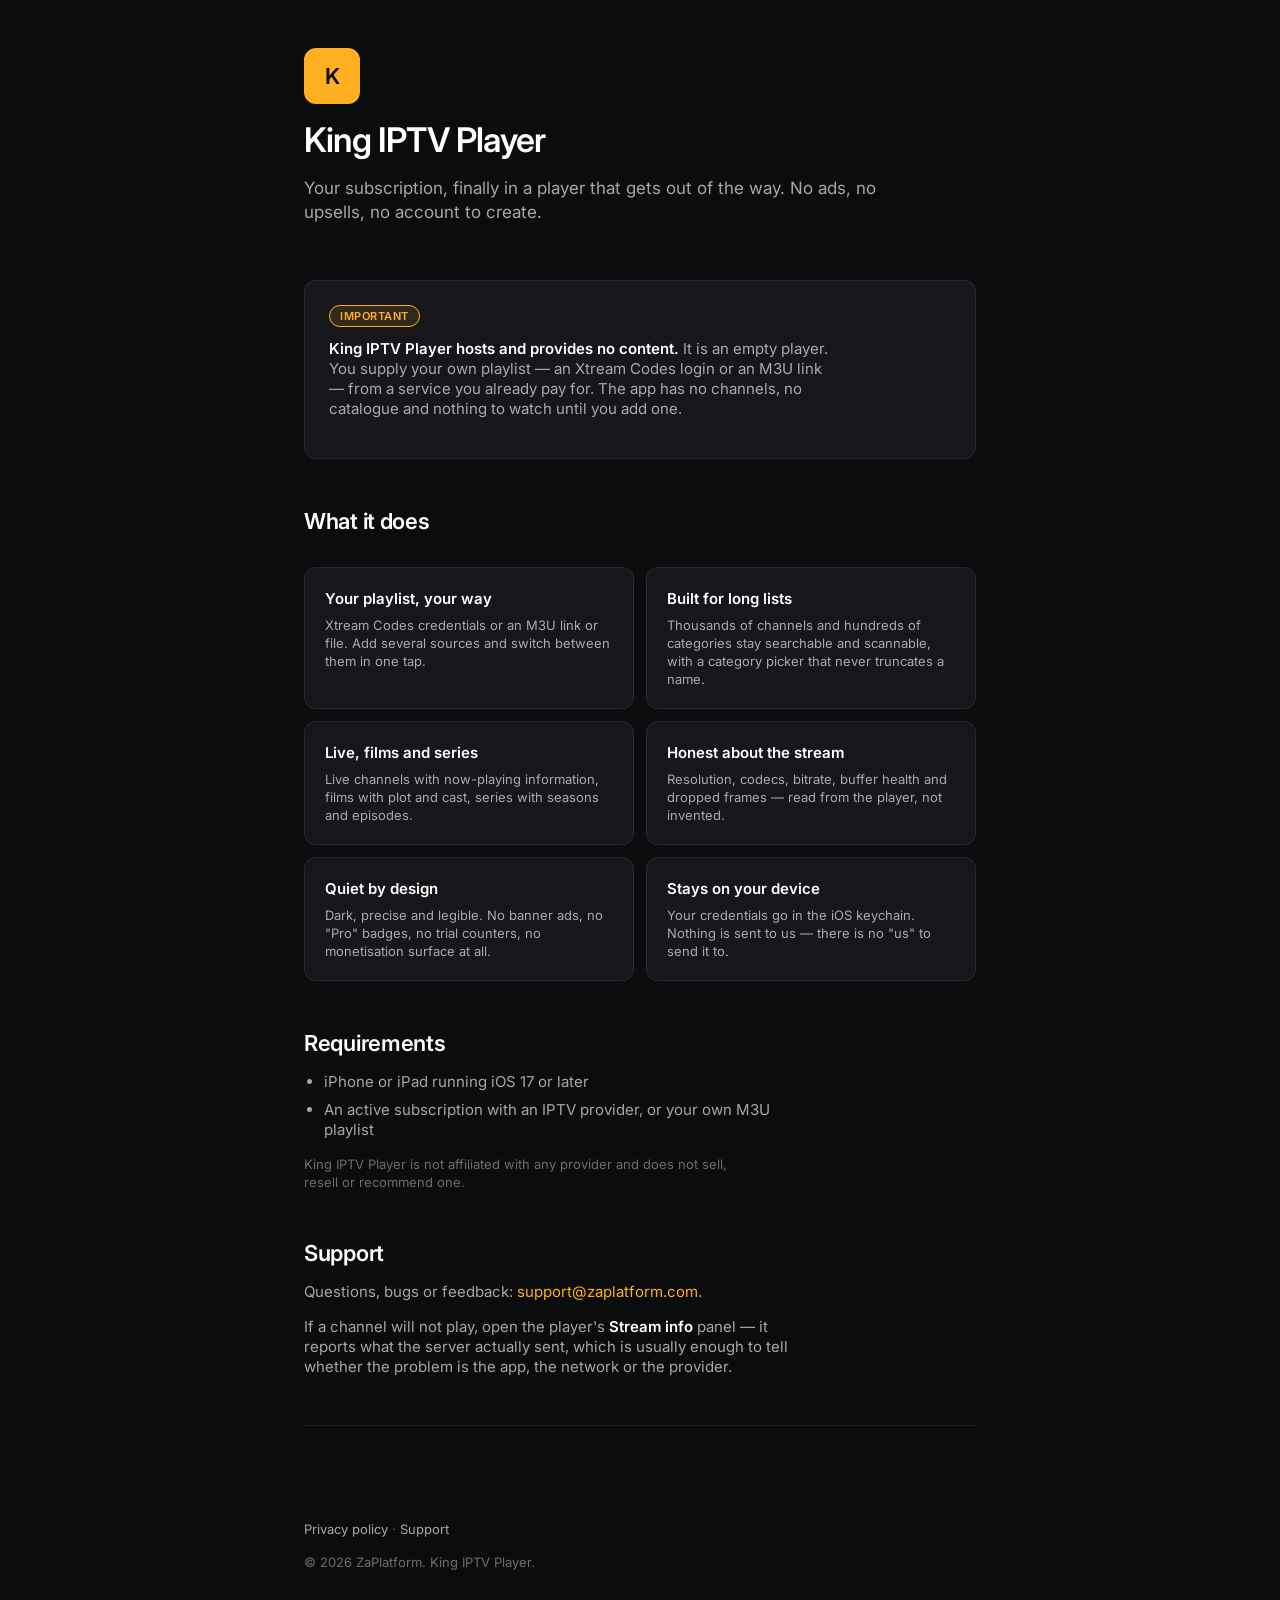
==== index.html @ c921037e "King IPTV Player site: landing page and privacy policy Static site for kingiptv.zaplatform.com, styl" ====
<!doctype html>
<html lang="en">
<head>
<meta charset="utf-8">
<meta name="viewport" content="width=device-width, initial-scale=1">
<title>King IPTV Player</title>
<meta name="description" content="A calm, ad-free IPTV player for iPhone and iPad. You supply the playlist; the app just plays it well.">
<link rel="preconnect" href="https://fonts.googleapis.com">
<link rel="preconnect" href="https://fonts.gstatic.com" crossorigin>
<link href="https://fonts.googleapis.com/css2?family=Inter:wght@400;600&display=swap" rel="stylesheet">
<link rel="stylesheet" href="style.css">
</head>
<body>
<div class="wrap">

  <header>
    <div class="mark">K</div>
    <h1>King IPTV Player</h1>
    <p class="lead">
      Your subscription, finally in a player that gets out of the way.
      No ads, no upsells, no account to create.
    </p>
  </header>

  <div class="card">
    <span class="pill">Important</span>
    <p style="margin-top:12px">
      <strong>King IPTV Player hosts and provides no content.</strong>
      It is an empty player. You supply your own playlist — an Xtream Codes
      login or an M3U link — from a service you already pay for. The app has
      no channels, no catalogue and nothing to watch until you add one.
    </p>
  </div>

  <h2>What it does</h2>

  <div class="features">
    <div class="feature">
      <h3>Your playlist, your way</h3>
      <p>Xtream Codes credentials or an M3U link or file. Add several sources
         and switch between them in one tap.</p>
    </div>
    <div class="feature">
      <h3>Built for long lists</h3>
      <p>Thousands of channels and hundreds of categories stay searchable and
         scannable, with a category picker that never truncates a name.</p>
    </div>
    <div class="feature">
      <h3>Live, films and series</h3>
      <p>Live channels with now-playing information, films with plot and cast,
         series with seasons and episodes.</p>
    </div>
    <div class="feature">
      <h3>Honest about the stream</h3>
      <p>Resolution, codecs, bitrate, buffer health and dropped frames — read
         from the player, not invented.</p>
    </div>
    <div class="feature">
      <h3>Quiet by design</h3>
      <p>Dark, precise and legible. No banner ads, no "Pro" badges, no trial
         counters, no monetisation surface at all.</p>
    </div>
    <div class="feature">
      <h3>Stays on your device</h3>
      <p>Your credentials go in the iOS keychain. Nothing is sent to us —
         there is no "us" to send it to.</p>
    </div>
  </div>

  <h2>Requirements</h2>
  <ul>
    <li>iPhone or iPad running iOS 17 or later</li>
    <li>An active subscription with an IPTV provider, or your own M3U playlist</li>
  </ul>
  <p class="note">
    King IPTV Player is not affiliated with any provider and does not sell,
    resell or recommend one.
  </p>

  <h2>Support</h2>
  <p>
    Questions, bugs or feedback:
    <a href="mailto:support@zaplatform.com">support@zaplatform.com</a>.
  </p>
  <p>
    If a channel will not play, open the player's <strong>Stream info</strong>
    panel — it reports what the server actually sent, which is usually enough
    to tell whether the problem is the app, the network or the provider.
  </p>

  <hr>

  <footer>
    <p style="color:inherit">
      <a href="privacy/">Privacy policy</a> ·
      <a href="mailto:support@zaplatform.com">Support</a>
    </p>
    <p style="color:inherit">© 2026 ZaPlatform. King IPTV Player.</p>
  </footer>

</div>
</body>
</html>
---- style.css ----
/* King IPTV — the app's own tokens, so the site and the product match. */
:root {
  --base: #0B0C0E;
  --surface: #15171A;
  --accent: #FFB020;
  --text: #FFFFFF;
  --text-secondary: rgba(255, 255, 255, 0.64);
  --text-tertiary: rgba(255, 255, 255, 0.40);
  --hairline: rgba(255, 255, 255, 0.08);
  --radius-card: 12px;
  --radius-control: 8px;
}

* { box-sizing: border-box; }

html { -webkit-text-size-adjust: 100%; }

body {
  margin: 0;
  background: var(--base);
  color: var(--text);
  font-family: Inter, -apple-system, BlinkMacSystemFont, "Segoe UI", Helvetica, Arial, sans-serif;
  font-size: 15px;
  line-height: 20px;
  -webkit-font-smoothing: antialiased;
}

.wrap { max-width: 720px; margin: 0 auto; padding: 0 24px; }

header { padding: 48px 0 32px; }

.mark {
  width: 56px; height: 56px;
  border-radius: var(--radius-card);
  background: var(--accent);
  color: var(--base);
  display: flex; align-items: center; justify-content: center;
  font-size: 22px; font-weight: 600;
}

h1 {
  font-size: 34px; line-height: 40px; font-weight: 600;
  letter-spacing: -0.8px; margin: 16px 0 0;
}

h2 {
  font-size: 22px; line-height: 28px; font-weight: 600;
  letter-spacing: -0.3px; margin: 48px 0 12px;
}

h3 {
  font-size: 17px; line-height: 22px; font-weight: 600;
  margin: 32px 0 8px;
}

.lead {
  font-size: 17px; line-height: 24px;
  color: var(--text-secondary);
  max-width: 34em; margin: 16px 0 0;
}

p { color: var(--text-secondary); max-width: 34em; }

ul { color: var(--text-secondary); max-width: 34em; padding-left: 20px; }
li { margin-bottom: 8px; }

strong { color: var(--text); font-weight: 600; }

a { color: var(--accent); text-decoration: none; }
a:hover { text-decoration: underline; }

.note {
  font-size: 13px; line-height: 18px;
  color: var(--text-tertiary);
  max-width: 34em;
}

.card {
  background: var(--surface);
  border: 1px solid var(--hairline);
  border-radius: var(--radius-card);
  padding: 24px;
  margin: 24px 0;
}

.features { display: grid; gap: 12px; grid-template-columns: 1fr; margin: 32px 0; }
@media (min-width: 640px) { .features { grid-template-columns: 1fr 1fr; } }

.feature { background: var(--surface); border: 1px solid var(--hairline);
           border-radius: var(--radius-card); padding: 20px; }
.feature h3 { margin: 0 0 6px; font-size: 15px; }
.feature p { margin: 0; font-size: 13px; line-height: 18px; }

.pill {
  display: inline-block;
  font-size: 11px; line-height: 14px; font-weight: 600;
  letter-spacing: 0.5px; text-transform: uppercase;
  color: var(--accent);
  border: 1px solid var(--accent);
  background: rgba(255, 176, 32, 0.12);
  border-radius: 999px; padding: 3px 10px;
}

hr { border: 0; border-top: 1px solid var(--hairline); margin: 48px 0; }

footer { padding: 32px 0 64px; color: var(--text-tertiary); font-size: 13px; }
footer a { color: var(--text-secondary); }

table { border-collapse: collapse; width: 100%; max-width: 34em; margin: 16px 0; }
th, td { text-align: left; padding: 10px 12px 10px 0; border-bottom: 1px solid var(--hairline);
         font-size: 13px; line-height: 18px; vertical-align: top; }
th { color: var(--text); font-weight: 600; }
td { color: var(--text-secondary); }
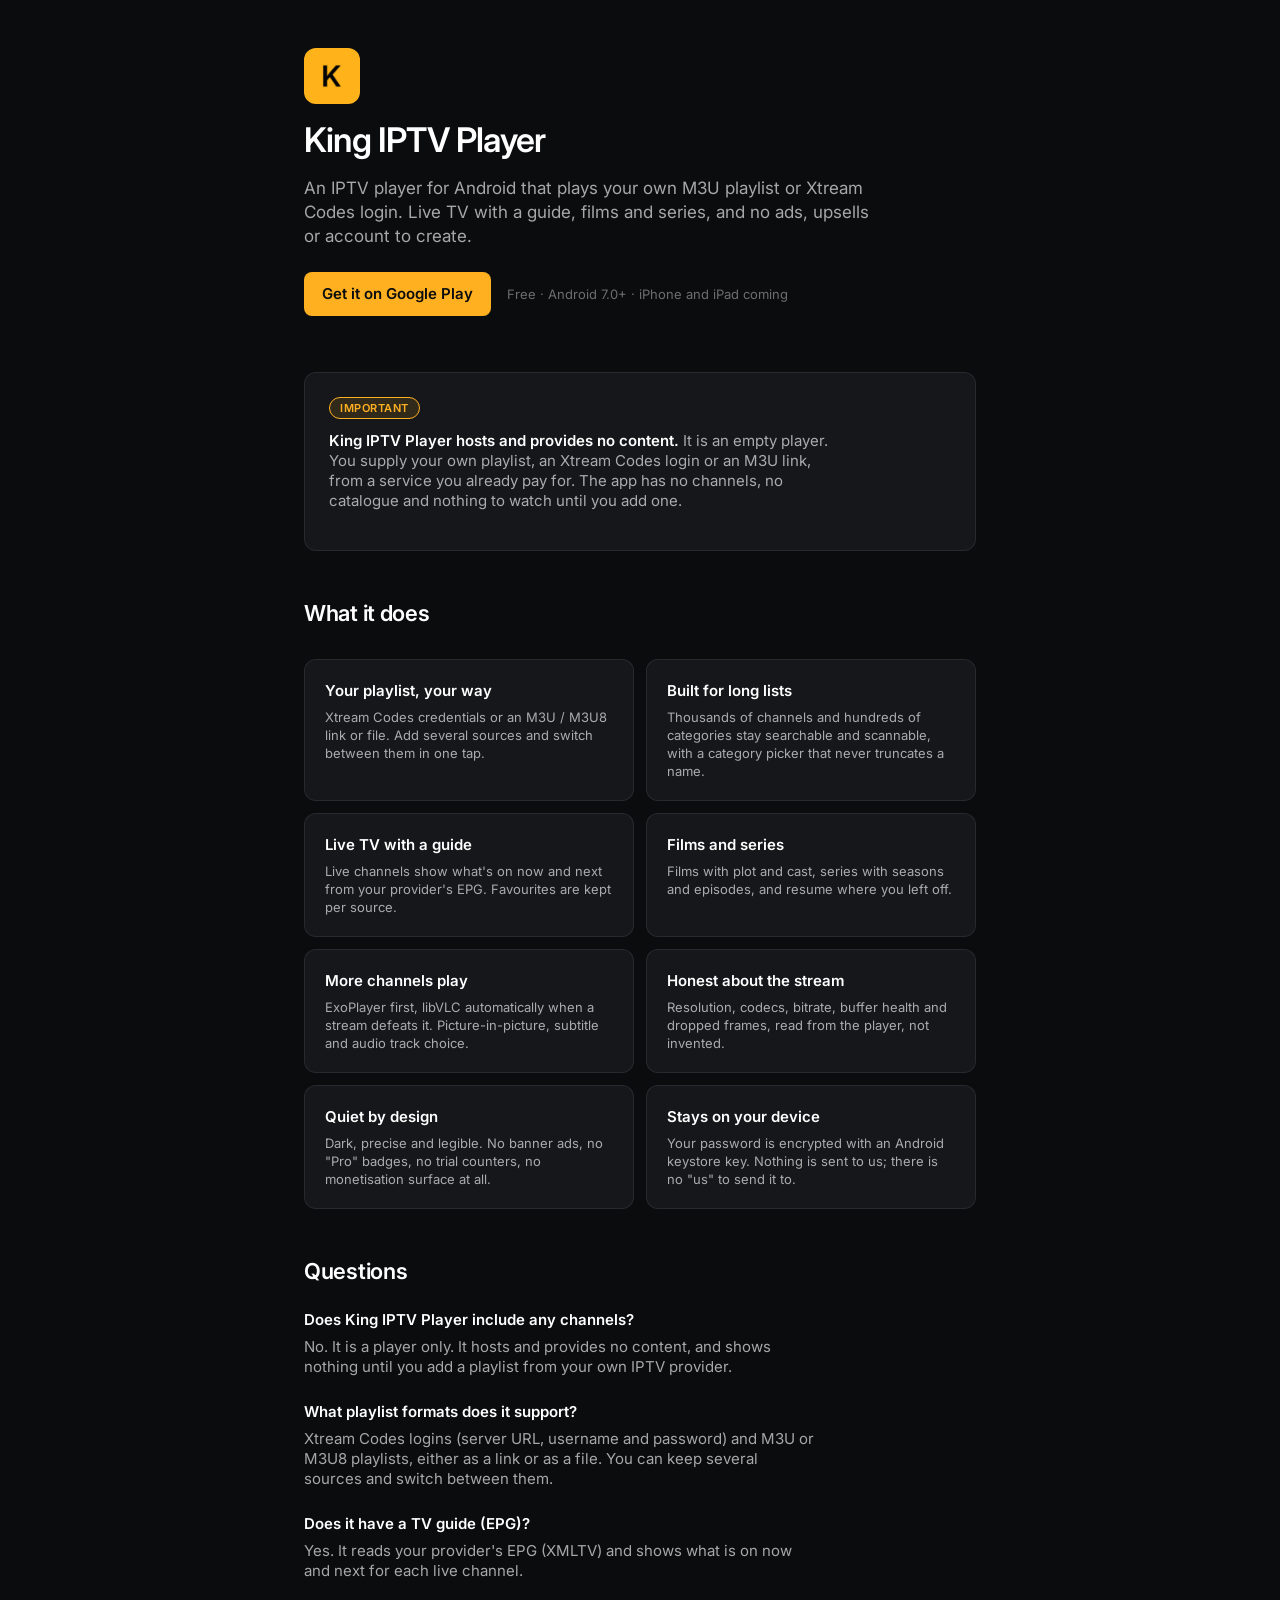
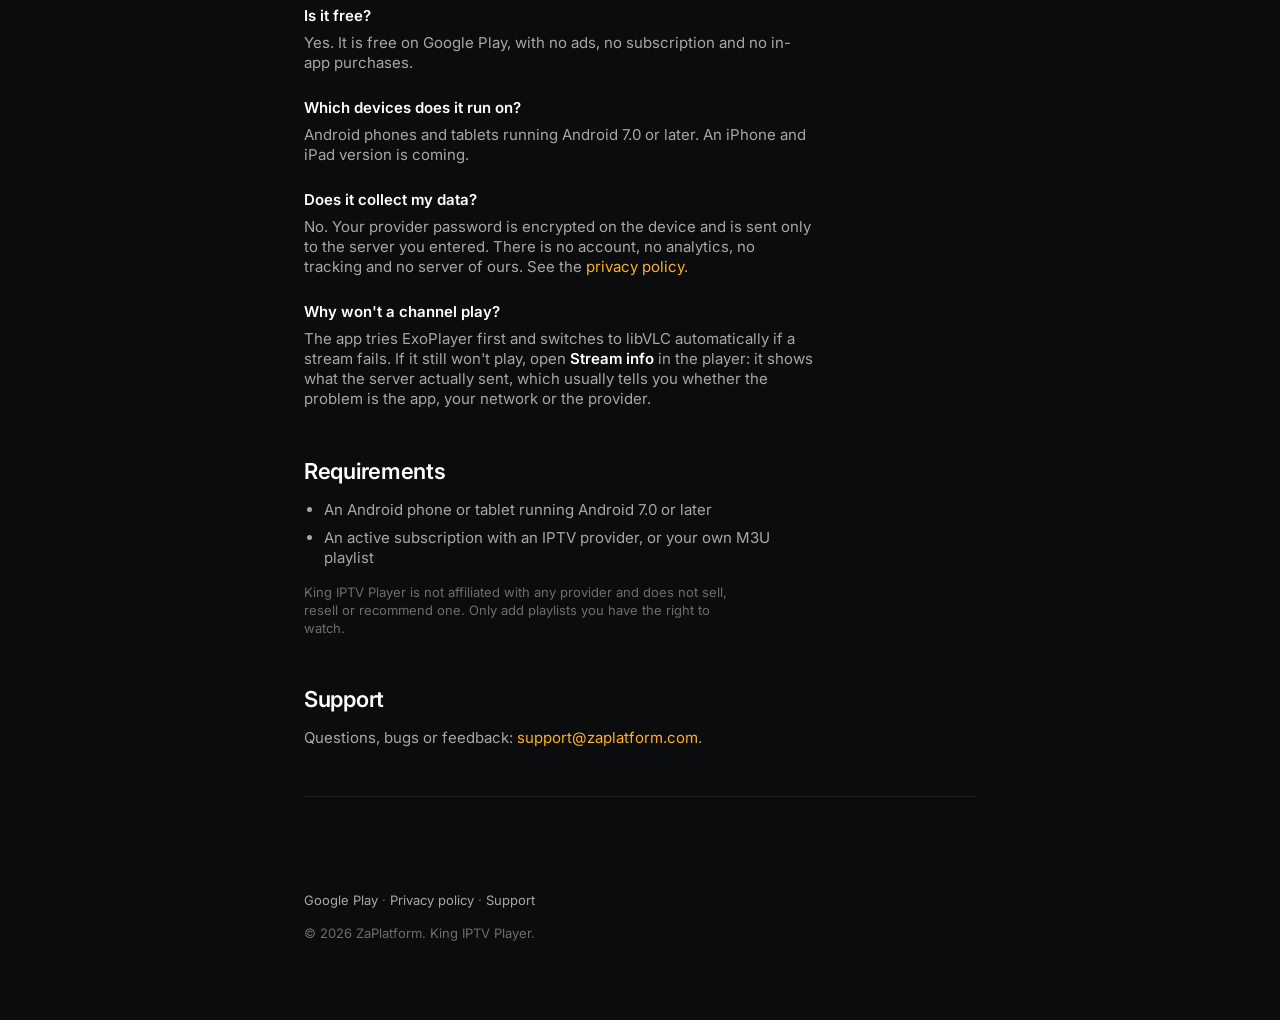
==== commit 476bfcc6: "SEO/AEO: Android-first landing, Play link, JSON-LD app + FAQ, robots, sitemap, llms.txt The page adv" ====
--- a/index.html
+++ b/index.html
@@ -3,8 +3,88 @@
 <head>
 <meta charset="utf-8">
 <meta name="viewport" content="width=device-width, initial-scale=1">
-<title>King IPTV Player</title>
-<meta name="description" content="A calm, ad-free IPTV player for iPhone and iPad. You supply the playlist; the app just plays it well.">
+<title>King IPTV Player — IPTV player for M3U and Xtream Codes on Android</title>
+<meta name="description" content="King IPTV Player is a free, ad-free IPTV player for Android. Add your own M3U playlist or Xtream Codes login and watch live TV with an EPG guide, films and series. It includes no channels.">
+<link rel="canonical" href="https://kingiptv.zaplatform.com/">
+<meta name="theme-color" content="#0B0C0E">
+<link rel="icon" type="image/png" href="favicon.png">
+<link rel="apple-touch-icon" href="apple-touch-icon.png">
+
+<meta property="og:type" content="website">
+<meta property="og:site_name" content="King IPTV Player">
+<meta property="og:title" content="King IPTV Player — IPTV player for M3U and Xtream Codes">
+<meta property="og:description" content="A calm, ad-free IPTV player for Android. You supply the playlist; the app plays it well.">
+<meta property="og:url" content="https://kingiptv.zaplatform.com/">
+<meta property="og:image" content="https://kingiptv.zaplatform.com/og.png">
+<meta property="og:image:width" content="1024">
+<meta property="og:image:height" content="500">
+<meta name="twitter:card" content="summary_large_image">
+
+<script type="application/ld+json">
+{
+  "@context": "https://schema.org",
+  "@graph": [
+    {
+      "@type": "MobileApplication",
+      "@id": "https://kingiptv.zaplatform.com/#app",
+      "name": "King IPTV Player",
+      "alternateName": "King IPTV",
+      "description": "An ad-free IPTV player for Android that plays your own M3U / M3U8 playlist or Xtream Codes login, with live TV, an EPG guide, films and series. It hosts and provides no content.",
+      "applicationCategory": "MultimediaApplication",
+      "applicationSubCategory": "IPTV player",
+      "operatingSystem": "Android 7.0 or later",
+      "url": "https://kingiptv.zaplatform.com/",
+      "downloadUrl": "https://play.google.com/store/apps/details?id=com.zaplatform.kingiptv",
+      "installUrl": "https://play.google.com/store/apps/details?id=com.zaplatform.kingiptv",
+      "image": "https://kingiptv.zaplatform.com/icon.png",
+      "screenshot": "https://kingiptv.zaplatform.com/og.png",
+      "featureList": [
+        "Xtream Codes API login",
+        "M3U and M3U8 playlists by link or file",
+        "Multiple playlist sources",
+        "Live TV with now and next from the provider EPG (XMLTV)",
+        "Films and series with resume",
+        "Category picker with channel counts",
+        "Search across the whole playlist",
+        "Favourites per source",
+        "Picture-in-picture",
+        "Subtitle and audio track selection",
+        "Automatic fallback from ExoPlayer to libVLC",
+        "Stream info panel: resolution, codecs, bitrate, buffer, dropped frames"
+      ],
+      "offers": { "@type": "Offer", "price": "0", "priceCurrency": "USD" },
+      "publisher": { "@id": "https://kingiptv.zaplatform.com/#org" }
+    },
+    {
+      "@type": "Organization",
+      "@id": "https://kingiptv.zaplatform.com/#org",
+      "name": "ZaPlatform",
+      "url": "https://zaplatform.com/",
+      "email": "support@zaplatform.com"
+    },
+    {
+      "@type": "FAQPage",
+      "mainEntity": [
+        { "@type": "Question", "name": "Does King IPTV Player include any channels?",
+          "acceptedAnswer": { "@type": "Answer", "text": "No. King IPTV Player is a player only. It hosts and provides no content, and shows nothing until you add a playlist from your own IPTV provider." } },
+        { "@type": "Question", "name": "What playlist formats does King IPTV Player support?",
+          "acceptedAnswer": { "@type": "Answer", "text": "Xtream Codes logins (server URL, username and password) and M3U or M3U8 playlists, either as a link or as a file. You can keep several sources and switch between them." } },
+        { "@type": "Question", "name": "Does King IPTV Player have a TV guide (EPG)?",
+          "acceptedAnswer": { "@type": "Answer", "text": "Yes. It reads your provider's EPG (XMLTV) and shows what is on now and next for each live channel." } },
+        { "@type": "Question", "name": "Is King IPTV Player free?",
+          "acceptedAnswer": { "@type": "Answer", "text": "Yes. It is free on Google Play, with no ads, no subscription and no in-app purchases." } },
+        { "@type": "Question", "name": "Which devices does King IPTV Player run on?",
+          "acceptedAnswer": { "@type": "Answer", "text": "Android phones and tablets running Android 7.0 or later. An iPhone and iPad version is coming." } },
+        { "@type": "Question", "name": "Does King IPTV Player collect my data?",
+          "acceptedAnswer": { "@type": "Answer", "text": "No. Your provider password is encrypted on the device with an Android keystore key and is sent only to the server you entered. There is no account, no analytics, no tracking and no server of ours." } },
+        { "@type": "Question", "name": "Why won't a channel play in King IPTV Player?",
+          "acceptedAnswer": { "@type": "Answer", "text": "The app first tries ExoPlayer and switches to libVLC automatically if a stream fails. If it still won't play, open Stream info in the player: it shows what the server actually sent, which usually tells you whether the problem is the app, your network or the provider." } }
+      ]
+    }
+  ]
+}
+</script>
+
 <link rel="preconnect" href="https://fonts.googleapis.com">
 <link rel="preconnect" href="https://fonts.gstatic.com" crossorigin>
 <link href="https://fonts.googleapis.com/css2?family=Inter:wght@400;600&display=swap" rel="stylesheet">
@@ -14,11 +94,16 @@
 <div class="wrap">
 
   <header>
-    <div class="mark">K</div>
+    <img class="mark" src="icon.png" width="56" height="56" alt="King IPTV Player icon">
     <h1>King IPTV Player</h1>
     <p class="lead">
-      Your subscription, finally in a player that gets out of the way.
-      No ads, no upsells, no account to create.
+      An IPTV player for Android that plays your own M3U playlist or Xtream
+      Codes login. Live TV with a guide, films and series, and no ads, upsells
+      or account to create.
+    </p>
+    <p class="cta">
+      <a class="button" href="https://play.google.com/store/apps/details?id=com.zaplatform.kingiptv">Get it on Google Play</a>
+      <span class="note">Free · Android 7.0+ · iPhone and iPad coming</span>
     </p>
   </header>
 
@@ -26,8 +111,8 @@
     <span class="pill">Important</span>
     <p style="margin-top:12px">
       <strong>King IPTV Player hosts and provides no content.</strong>
-      It is an empty player. You supply your own playlist — an Xtream Codes
-      login or an M3U link — from a service you already pay for. The app has
+      It is an empty player. You supply your own playlist, an Xtream Codes
+      login or an M3U link, from a service you already pay for. The app has
       no channels, no catalogue and nothing to watch until you add one.
     </p>
   </div>
@@ -37,8 +122,8 @@
   <div class="features">
     <div class="feature">
       <h3>Your playlist, your way</h3>
-      <p>Xtream Codes credentials or an M3U link or file. Add several sources
-         and switch between them in one tap.</p>
+      <p>Xtream Codes credentials or an M3U / M3U8 link or file. Add several
+         sources and switch between them in one tap.</p>
     </div>
     <div class="feature">
       <h3>Built for long lists</h3>
@@ -46,13 +131,23 @@
          scannable, with a category picker that never truncates a name.</p>
     </div>
     <div class="feature">
-      <h3>Live, films and series</h3>
-      <p>Live channels with now-playing information, films with plot and cast,
-         series with seasons and episodes.</p>
+      <h3>Live TV with a guide</h3>
+      <p>Live channels show what's on now and next from your provider's EPG.
+         Favourites are kept per source.</p>
+    </div>
+    <div class="feature">
+      <h3>Films and series</h3>
+      <p>Films with plot and cast, series with seasons and episodes, and
+         resume where you left off.</p>
+    </div>
+    <div class="feature">
+      <h3>More channels play</h3>
+      <p>ExoPlayer first, libVLC automatically when a stream defeats it.
+         Picture-in-picture, subtitle and audio track choice.</p>
     </div>
     <div class="feature">
       <h3>Honest about the stream</h3>
-      <p>Resolution, codecs, bitrate, buffer health and dropped frames — read
+      <p>Resolution, codecs, bitrate, buffer health and dropped frames, read
          from the player, not invented.</p>
     </div>
     <div class="feature">
@@ -62,19 +157,57 @@
     </div>
     <div class="feature">
       <h3>Stays on your device</h3>
-      <p>Your credentials go in the iOS keychain. Nothing is sent to us —
-         there is no "us" to send it to.</p>
-    </div>
+      <p>Your password is encrypted with an Android keystore key. Nothing is
+         sent to us; there is no "us" to send it to.</p>
+    </div>
+  </div>
+
+  <h2>Questions</h2>
+
+  <div class="faq">
+    <h3>Does King IPTV Player include any channels?</h3>
+    <p>No. It is a player only. It hosts and provides no content, and shows
+       nothing until you add a playlist from your own IPTV provider.</p>
+
+    <h3>What playlist formats does it support?</h3>
+    <p>Xtream Codes logins (server URL, username and password) and M3U or M3U8
+       playlists, either as a link or as a file. You can keep several sources
+       and switch between them.</p>
+
+    <h3>Does it have a TV guide (EPG)?</h3>
+    <p>Yes. It reads your provider's EPG (XMLTV) and shows what is on now and
+       next for each live channel.</p>
+
+    <h3>Is it free?</h3>
+    <p>Yes. It is free on Google Play, with no ads, no subscription and no
+       in-app purchases.</p>
+
+    <h3>Which devices does it run on?</h3>
+    <p>Android phones and tablets running Android 7.0 or later. An iPhone and
+       iPad version is coming.</p>
+
+    <h3>Does it collect my data?</h3>
+    <p>No. Your provider password is encrypted on the device and is sent only
+       to the server you entered. There is no account, no analytics, no
+       tracking and no server of ours. See the <a href="privacy/">privacy
+       policy</a>.</p>
+
+    <h3>Why won't a channel play?</h3>
+    <p>The app tries ExoPlayer first and switches to libVLC automatically if a
+       stream fails. If it still won't play, open <strong>Stream info</strong>
+       in the player: it shows what the server actually sent, which usually
+       tells you whether the problem is the app, your network or the
+       provider.</p>
   </div>
 
   <h2>Requirements</h2>
   <ul>
-    <li>iPhone or iPad running iOS 17 or later</li>
+    <li>An Android phone or tablet running Android 7.0 or later</li>
     <li>An active subscription with an IPTV provider, or your own M3U playlist</li>
   </ul>
   <p class="note">
     King IPTV Player is not affiliated with any provider and does not sell,
-    resell or recommend one.
+    resell or recommend one. Only add playlists you have the right to watch.
   </p>
 
   <h2>Support</h2>
@@ -82,16 +215,12 @@
     Questions, bugs or feedback:
     <a href="mailto:support@zaplatform.com">support@zaplatform.com</a>.
   </p>
-  <p>
-    If a channel will not play, open the player's <strong>Stream info</strong>
-    panel — it reports what the server actually sent, which is usually enough
-    to tell whether the problem is the app, the network or the provider.
-  </p>
 
   <hr>
 
   <footer>
     <p style="color:inherit">
+      <a href="https://play.google.com/store/apps/details?id=com.zaplatform.kingiptv">Google Play</a> ·
       <a href="privacy/">Privacy policy</a> ·
       <a href="mailto:support@zaplatform.com">Support</a>
     </p>
--- a/style.css
+++ b/style.css
@@ -111,3 +111,18 @@
          font-size: 13px; line-height: 18px; vertical-align: top; }
 th { color: var(--text); font-weight: 600; }
 td { color: var(--text-secondary); }
+
+img.mark { display: block; }
+
+.cta { display: flex; flex-wrap: wrap; align-items: center; gap: 12px 16px; margin: 24px 0 0; max-width: none; }
+.button {
+  display: inline-block;
+  background: var(--accent); color: var(--base);
+  font-weight: 600; font-size: 15px; line-height: 20px;
+  border-radius: var(--radius-control); padding: 12px 18px;
+}
+.button:hover { text-decoration: none; filter: brightness(1.08); }
+.cta .note { margin: 0; }
+
+.faq h3 { margin: 24px 0 6px; font-size: 15px; }
+.faq p { margin: 0; }
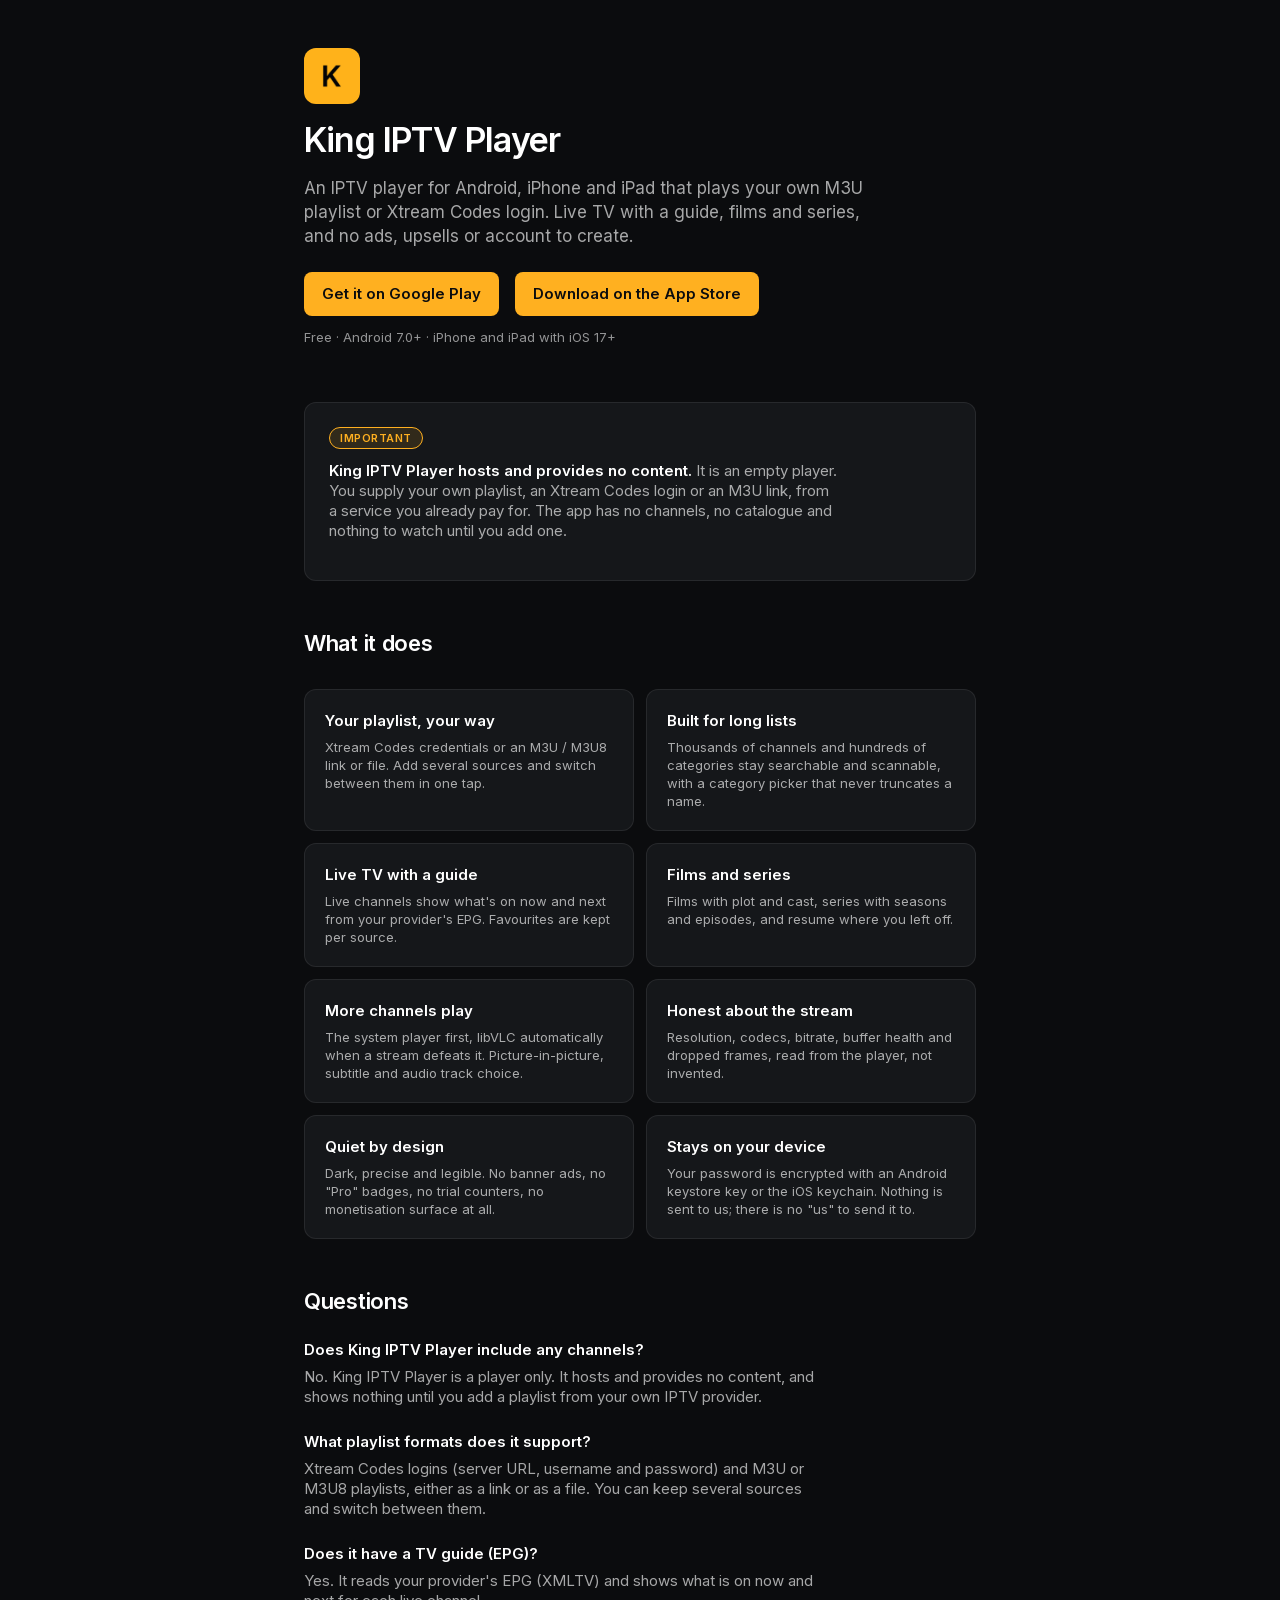
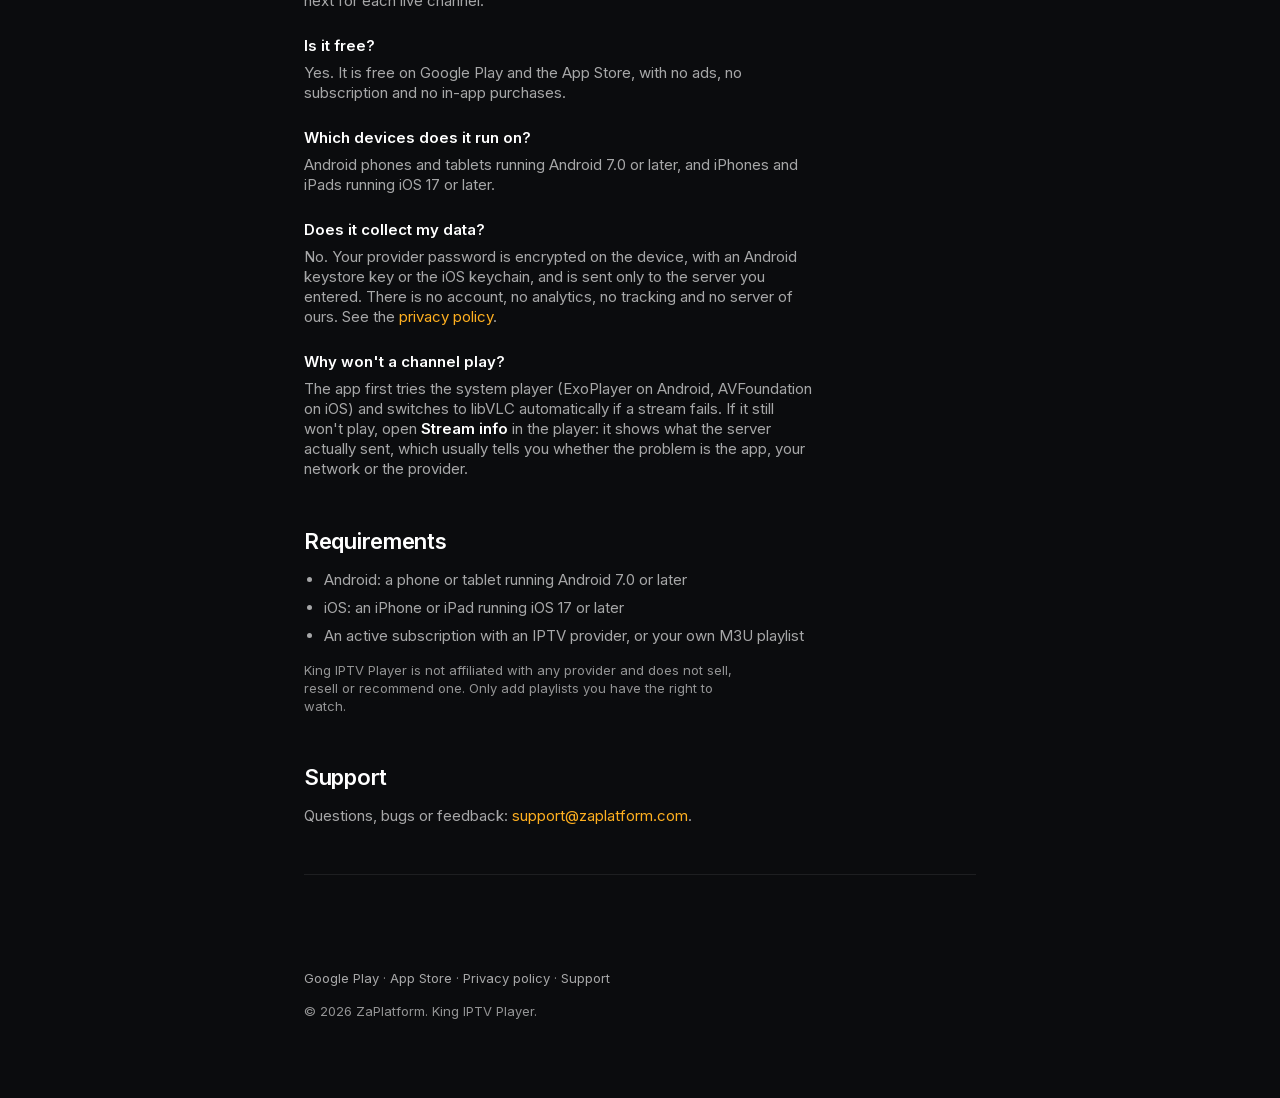
==== commit 9e74d7ac: "Add iOS App Store listing; self-host Inter; SEO fixes Cover both platforms on the site now that the " ====
--- a/index.html
+++ b/index.html
@@ -3,21 +3,24 @@
 <head>
 <meta charset="utf-8">
 <meta name="viewport" content="width=device-width, initial-scale=1">
-<title>King IPTV Player — IPTV player for M3U and Xtream Codes on Android</title>
-<meta name="description" content="King IPTV Player is a free, ad-free IPTV player for Android. Add your own M3U playlist or Xtream Codes login and watch live TV with an EPG guide, films and series. It includes no channels.">
+<title>King IPTV Player: M3U &amp; Xtream Player for Android &amp; iOS</title>
+<meta name="description" content="Free, ad-free IPTV player for Android, iPhone and iPad. Add your own M3U playlist or Xtream Codes login. Live TV, films, series. No channels included.">
 <link rel="canonical" href="https://kingiptv.zaplatform.com/">
 <meta name="theme-color" content="#0B0C0E">
+<meta name="apple-itunes-app" content="app-id=6807144978">
 <link rel="icon" type="image/png" href="favicon.png">
 <link rel="apple-touch-icon" href="apple-touch-icon.png">
 
 <meta property="og:type" content="website">
 <meta property="og:site_name" content="King IPTV Player">
-<meta property="og:title" content="King IPTV Player — IPTV player for M3U and Xtream Codes">
-<meta property="og:description" content="A calm, ad-free IPTV player for Android. You supply the playlist; the app plays it well.">
+<meta property="og:locale" content="en">
+<meta property="og:title" content="King IPTV Player: M3U &amp; Xtream Codes IPTV player">
+<meta property="og:description" content="A calm, ad-free IPTV player for Android, iPhone and iPad. You supply the playlist; the app plays it well.">
 <meta property="og:url" content="https://kingiptv.zaplatform.com/">
 <meta property="og:image" content="https://kingiptv.zaplatform.com/og.png">
 <meta property="og:image:width" content="1024">
 <meta property="og:image:height" content="500">
+<meta property="og:image:alt" content="King IPTV Player, an IPTV player for Android, iPhone and iPad">
 <meta name="twitter:card" content="summary_large_image">
 
 <script type="application/ld+json">
@@ -26,13 +29,14 @@
   "@graph": [
     {
       "@type": "MobileApplication",
-      "@id": "https://kingiptv.zaplatform.com/#app",
+      "@id": "https://kingiptv.zaplatform.com/#android",
       "name": "King IPTV Player",
       "alternateName": "King IPTV",
       "description": "An ad-free IPTV player for Android that plays your own M3U / M3U8 playlist or Xtream Codes login, with live TV, an EPG guide, films and series. It hosts and provides no content.",
       "applicationCategory": "MultimediaApplication",
       "applicationSubCategory": "IPTV player",
       "operatingSystem": "Android 7.0 or later",
+      "inLanguage": "en",
       "url": "https://kingiptv.zaplatform.com/",
       "downloadUrl": "https://play.google.com/store/apps/details?id=com.zaplatform.kingiptv",
       "installUrl": "https://play.google.com/store/apps/details?id=com.zaplatform.kingiptv",
@@ -56,6 +60,38 @@
       "publisher": { "@id": "https://kingiptv.zaplatform.com/#org" }
     },
     {
+      "@type": "MobileApplication",
+      "@id": "https://kingiptv.zaplatform.com/#ios",
+      "name": "King IPTV Player",
+      "alternateName": "King IPTV",
+      "description": "An ad-free IPTV player for iPhone and iPad that plays your own M3U / M3U8 playlist or Xtream Codes login, with live TV, an EPG guide, films and series. It hosts and provides no content.",
+      "applicationCategory": "MultimediaApplication",
+      "applicationSubCategory": "IPTV player",
+      "operatingSystem": "iOS 17.0 or later",
+      "inLanguage": "en",
+      "url": "https://kingiptv.zaplatform.com/",
+      "downloadUrl": "https://apps.apple.com/gb/app/king-iptv-player/id6807144978",
+      "installUrl": "https://apps.apple.com/gb/app/king-iptv-player/id6807144978",
+      "image": "https://kingiptv.zaplatform.com/icon.png",
+      "screenshot": "https://kingiptv.zaplatform.com/og.png",
+      "featureList": [
+        "Xtream Codes API login",
+        "M3U and M3U8 playlists by link or file",
+        "Multiple playlist sources",
+        "Live TV with now and next from the provider EPG (XMLTV)",
+        "Films and series with resume",
+        "Category picker with channel counts",
+        "Search across the whole playlist",
+        "Favourites per source",
+        "Picture-in-picture",
+        "Subtitle and audio track selection",
+        "Automatic fallback from AVFoundation to libVLC",
+        "Stream info panel: resolution, codecs, bitrate, buffer, dropped frames"
+      ],
+      "offers": { "@type": "Offer", "price": "0", "priceCurrency": "USD" },
+      "publisher": { "@id": "https://kingiptv.zaplatform.com/#org" }
+    },
+    {
       "@type": "Organization",
       "@id": "https://kingiptv.zaplatform.com/#org",
       "name": "ZaPlatform",
@@ -72,22 +108,20 @@
         { "@type": "Question", "name": "Does King IPTV Player have a TV guide (EPG)?",
           "acceptedAnswer": { "@type": "Answer", "text": "Yes. It reads your provider's EPG (XMLTV) and shows what is on now and next for each live channel." } },
         { "@type": "Question", "name": "Is King IPTV Player free?",
-          "acceptedAnswer": { "@type": "Answer", "text": "Yes. It is free on Google Play, with no ads, no subscription and no in-app purchases." } },
+          "acceptedAnswer": { "@type": "Answer", "text": "Yes. It is free on Google Play and the App Store, with no ads, no subscription and no in-app purchases." } },
         { "@type": "Question", "name": "Which devices does King IPTV Player run on?",
-          "acceptedAnswer": { "@type": "Answer", "text": "Android phones and tablets running Android 7.0 or later. An iPhone and iPad version is coming." } },
+          "acceptedAnswer": { "@type": "Answer", "text": "Android phones and tablets running Android 7.0 or later, and iPhones and iPads running iOS 17 or later." } },
         { "@type": "Question", "name": "Does King IPTV Player collect my data?",
-          "acceptedAnswer": { "@type": "Answer", "text": "No. Your provider password is encrypted on the device with an Android keystore key and is sent only to the server you entered. There is no account, no analytics, no tracking and no server of ours." } },
+          "acceptedAnswer": { "@type": "Answer", "text": "No. Your provider password is encrypted on the device, with an Android keystore key or the iOS keychain, and is sent only to the server you entered. There is no account, no analytics, no tracking and no server of ours." } },
         { "@type": "Question", "name": "Why won't a channel play in King IPTV Player?",
-          "acceptedAnswer": { "@type": "Answer", "text": "The app first tries ExoPlayer and switches to libVLC automatically if a stream fails. If it still won't play, open Stream info in the player: it shows what the server actually sent, which usually tells you whether the problem is the app, your network or the provider." } }
+          "acceptedAnswer": { "@type": "Answer", "text": "The app first tries the system player (ExoPlayer on Android, AVFoundation on iOS) and switches to libVLC automatically if a stream fails. If it still won't play, open Stream info in the player: it shows what the server actually sent, which usually tells you whether the problem is the app, your network or the provider." } }
       ]
     }
   ]
 }
 </script>
 
-<link rel="preconnect" href="https://fonts.googleapis.com">
-<link rel="preconnect" href="https://fonts.gstatic.com" crossorigin>
-<link href="https://fonts.googleapis.com/css2?family=Inter:wght@400;600&display=swap" rel="stylesheet">
+<link rel="preload" href="fonts/inter-latin.woff2" as="font" type="font/woff2" crossorigin>
 <link rel="stylesheet" href="style.css">
 </head>
 <body>
@@ -97,13 +131,14 @@
     <img class="mark" src="icon.png" width="56" height="56" alt="King IPTV Player icon">
     <h1>King IPTV Player</h1>
     <p class="lead">
-      An IPTV player for Android that plays your own M3U playlist or Xtream
-      Codes login. Live TV with a guide, films and series, and no ads, upsells
-      or account to create.
+      An IPTV player for Android, iPhone and iPad that plays your own M3U
+      playlist or Xtream Codes login. Live TV with a guide, films and series,
+      and no ads, upsells or account to create.
     </p>
     <p class="cta">
       <a class="button" href="https://play.google.com/store/apps/details?id=com.zaplatform.kingiptv">Get it on Google Play</a>
-      <span class="note">Free · Android 7.0+ · iPhone and iPad coming</span>
+      <a class="button" href="https://apps.apple.com/gb/app/king-iptv-player/id6807144978">Download on the App Store</a>
+      <span class="note">Free · Android 7.0+ · iPhone and iPad with iOS 17+</span>
     </p>
   </header>
 
@@ -142,8 +177,8 @@
     </div>
     <div class="feature">
       <h3>More channels play</h3>
-      <p>ExoPlayer first, libVLC automatically when a stream defeats it.
-         Picture-in-picture, subtitle and audio track choice.</p>
+      <p>The system player first, libVLC automatically when a stream defeats
+         it. Picture-in-picture, subtitle and audio track choice.</p>
     </div>
     <div class="feature">
       <h3>Honest about the stream</h3>
@@ -157,8 +192,8 @@
     </div>
     <div class="feature">
       <h3>Stays on your device</h3>
-      <p>Your password is encrypted with an Android keystore key. Nothing is
-         sent to us; there is no "us" to send it to.</p>
+      <p>Your password is encrypted with an Android keystore key or the iOS
+         keychain. Nothing is sent to us; there is no "us" to send it to.</p>
     </div>
   </div>
 
@@ -166,8 +201,9 @@
 
   <div class="faq">
     <h3>Does King IPTV Player include any channels?</h3>
-    <p>No. It is a player only. It hosts and provides no content, and shows
-       nothing until you add a playlist from your own IPTV provider.</p>
+    <p>No. King IPTV Player is a player only. It hosts and provides no
+       content, and shows nothing until you add a playlist from your own IPTV
+       provider.</p>
 
     <h3>What playlist formats does it support?</h3>
     <p>Xtream Codes logins (server URL, username and password) and M3U or M3U8
@@ -179,30 +215,31 @@
        next for each live channel.</p>
 
     <h3>Is it free?</h3>
-    <p>Yes. It is free on Google Play, with no ads, no subscription and no
-       in-app purchases.</p>
+    <p>Yes. It is free on Google Play and the App Store, with no ads, no
+       subscription and no in-app purchases.</p>
 
     <h3>Which devices does it run on?</h3>
-    <p>Android phones and tablets running Android 7.0 or later. An iPhone and
-       iPad version is coming.</p>
+    <p>Android phones and tablets running Android 7.0 or later, and iPhones and
+       iPads running iOS 17 or later.</p>
 
     <h3>Does it collect my data?</h3>
-    <p>No. Your provider password is encrypted on the device and is sent only
-       to the server you entered. There is no account, no analytics, no
-       tracking and no server of ours. See the <a href="privacy/">privacy
-       policy</a>.</p>
+    <p>No. Your provider password is encrypted on the device, with an Android
+       keystore key or the iOS keychain, and is sent only to the server you
+       entered. There is no account, no analytics, no tracking and no server
+       of ours. See the <a href="privacy/">privacy policy</a>.</p>
 
     <h3>Why won't a channel play?</h3>
-    <p>The app tries ExoPlayer first and switches to libVLC automatically if a
-       stream fails. If it still won't play, open <strong>Stream info</strong>
-       in the player: it shows what the server actually sent, which usually
-       tells you whether the problem is the app, your network or the
-       provider.</p>
+    <p>The app first tries the system player (ExoPlayer on Android,
+       AVFoundation on iOS) and switches to libVLC automatically if a stream
+       fails. If it still won't play, open <strong>Stream info</strong> in the
+       player: it shows what the server actually sent, which usually tells you
+       whether the problem is the app, your network or the provider.</p>
   </div>
 
   <h2>Requirements</h2>
   <ul>
-    <li>An Android phone or tablet running Android 7.0 or later</li>
+    <li>Android: a phone or tablet running Android 7.0 or later</li>
+    <li>iOS: an iPhone or iPad running iOS 17 or later</li>
     <li>An active subscription with an IPTV provider, or your own M3U playlist</li>
   </ul>
   <p class="note">
@@ -221,6 +258,7 @@
   <footer>
     <p style="color:inherit">
       <a href="https://play.google.com/store/apps/details?id=com.zaplatform.kingiptv">Google Play</a> ·
+      <a href="https://apps.apple.com/gb/app/king-iptv-player/id6807144978">App Store</a> ·
       <a href="privacy/">Privacy policy</a> ·
       <a href="mailto:support@zaplatform.com">Support</a>
     </p>
--- a/style.css
+++ b/style.css
@@ -1,3 +1,17 @@
+/* Inter, self-hosted (SIL OFL 1.1, see fonts/LICENSE.txt). Latin subset,
+   variable weight. Served from this origin so no visitor data reaches a
+   third-party font CDN. */
+@font-face {
+  font-family: Inter;
+  font-style: normal;
+  font-weight: 400 600;
+  font-display: swap;
+  src: url(fonts/inter-latin.woff2) format("woff2");
+  unicode-range: U+0000-00FF, U+0131, U+0152-0153, U+02BB-02BC, U+02C6, U+02DA,
+    U+02DC, U+0304, U+0308, U+0329, U+2000-206F, U+20AC, U+2122, U+2191, U+2193,
+    U+2212, U+2215, U+FEFF, U+FFFD;
+}
+
 /* King IPTV — the app's own tokens, so the site and the product match. */
 :root {
   --base: #0B0C0E;
@@ -5,7 +19,9 @@
   --accent: #FFB020;
   --text: #FFFFFF;
   --text-secondary: rgba(255, 255, 255, 0.64);
-  --text-tertiary: rgba(255, 255, 255, 0.40);
+  /* 0.56 keeps small print above the 4.5:1 WCAG AA contrast ratio on both
+     --base and --surface (0.40 measured about 3.8:1). */
+  --text-tertiary: rgba(255, 255, 255, 0.56);
   --hairline: rgba(255, 255, 255, 0.08);
   --radius-card: 12px;
   --radius-control: 8px;
@@ -122,7 +138,9 @@
   border-radius: var(--radius-control); padding: 12px 18px;
 }
 .button:hover { text-decoration: none; filter: brightness(1.08); }
-.cta .note { margin: 0; }
+a:focus-visible { outline: 2px solid var(--accent); outline-offset: 3px; border-radius: 4px; }
+.button:focus-visible { outline-color: var(--text); }
+.cta .note { margin: 0; flex-basis: 100%; }
 
 .faq h3 { margin: 24px 0 6px; font-size: 15px; }
 .faq p { margin: 0; }
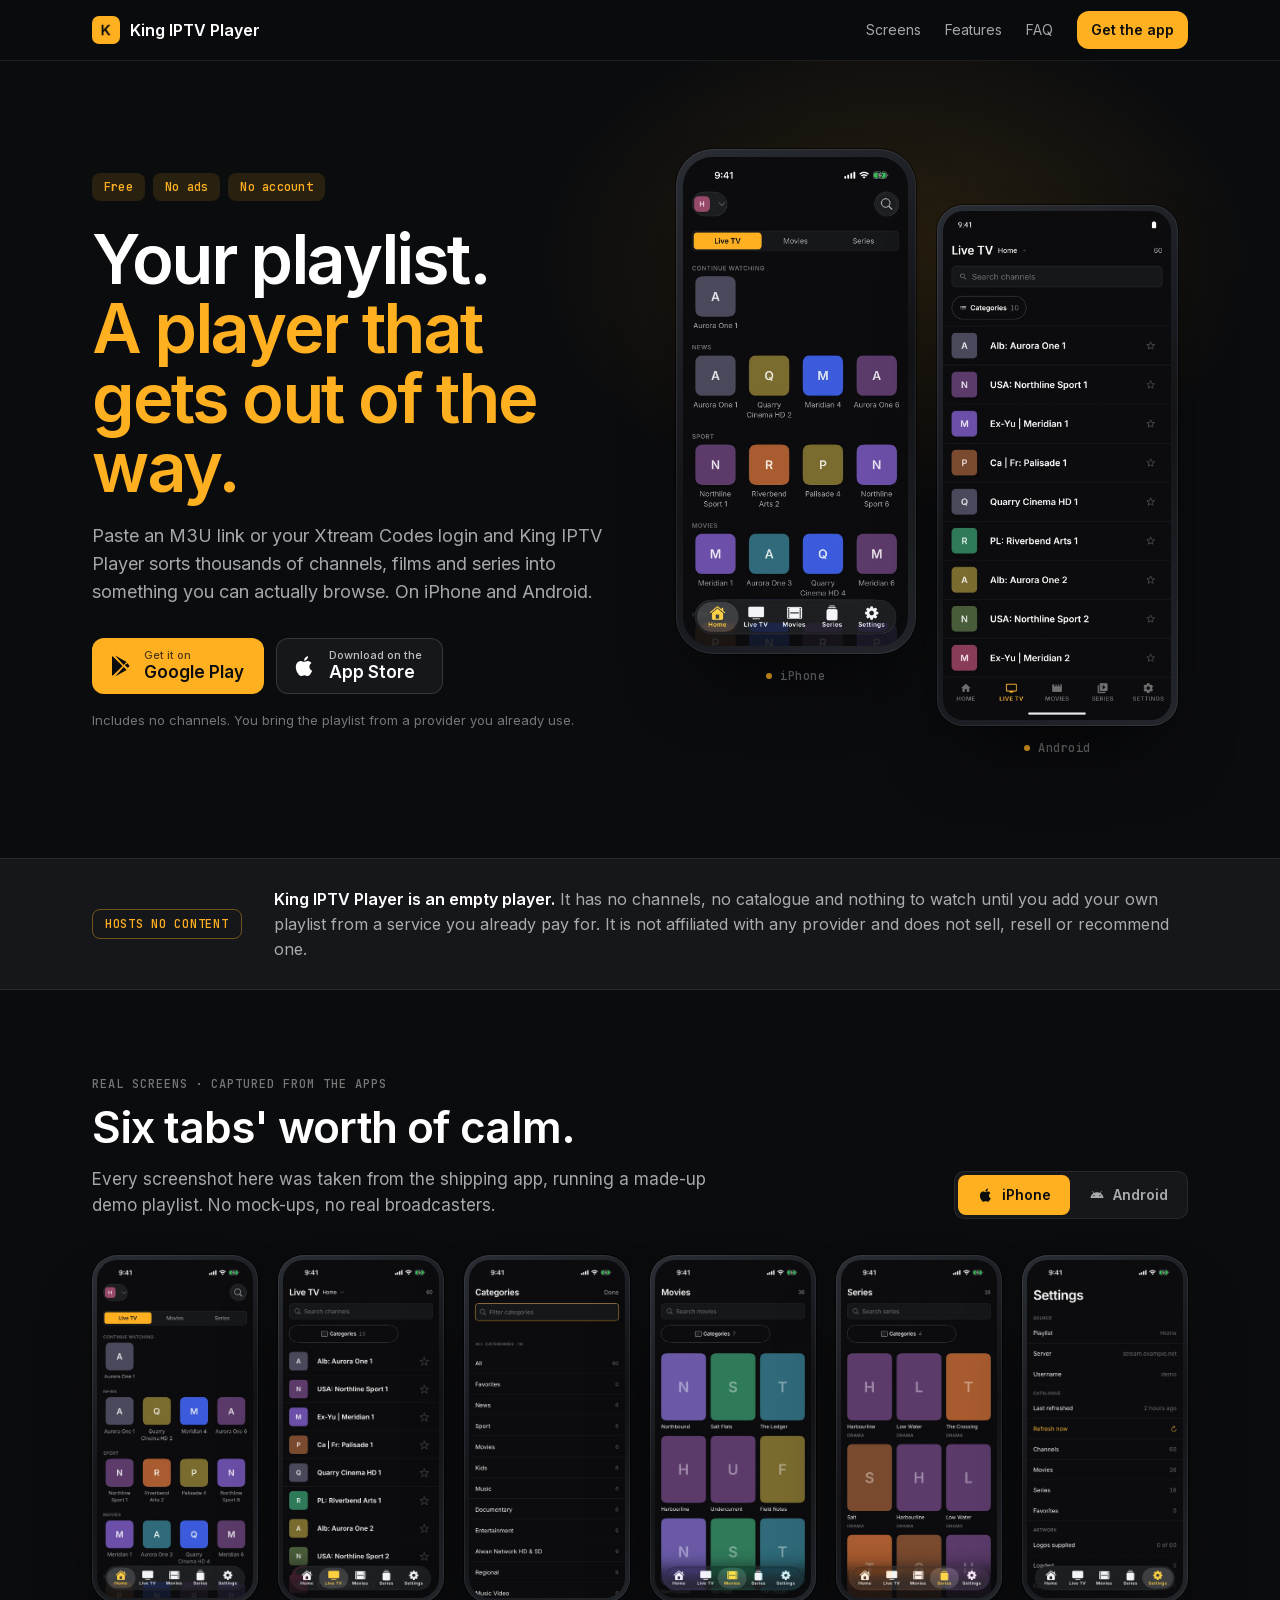
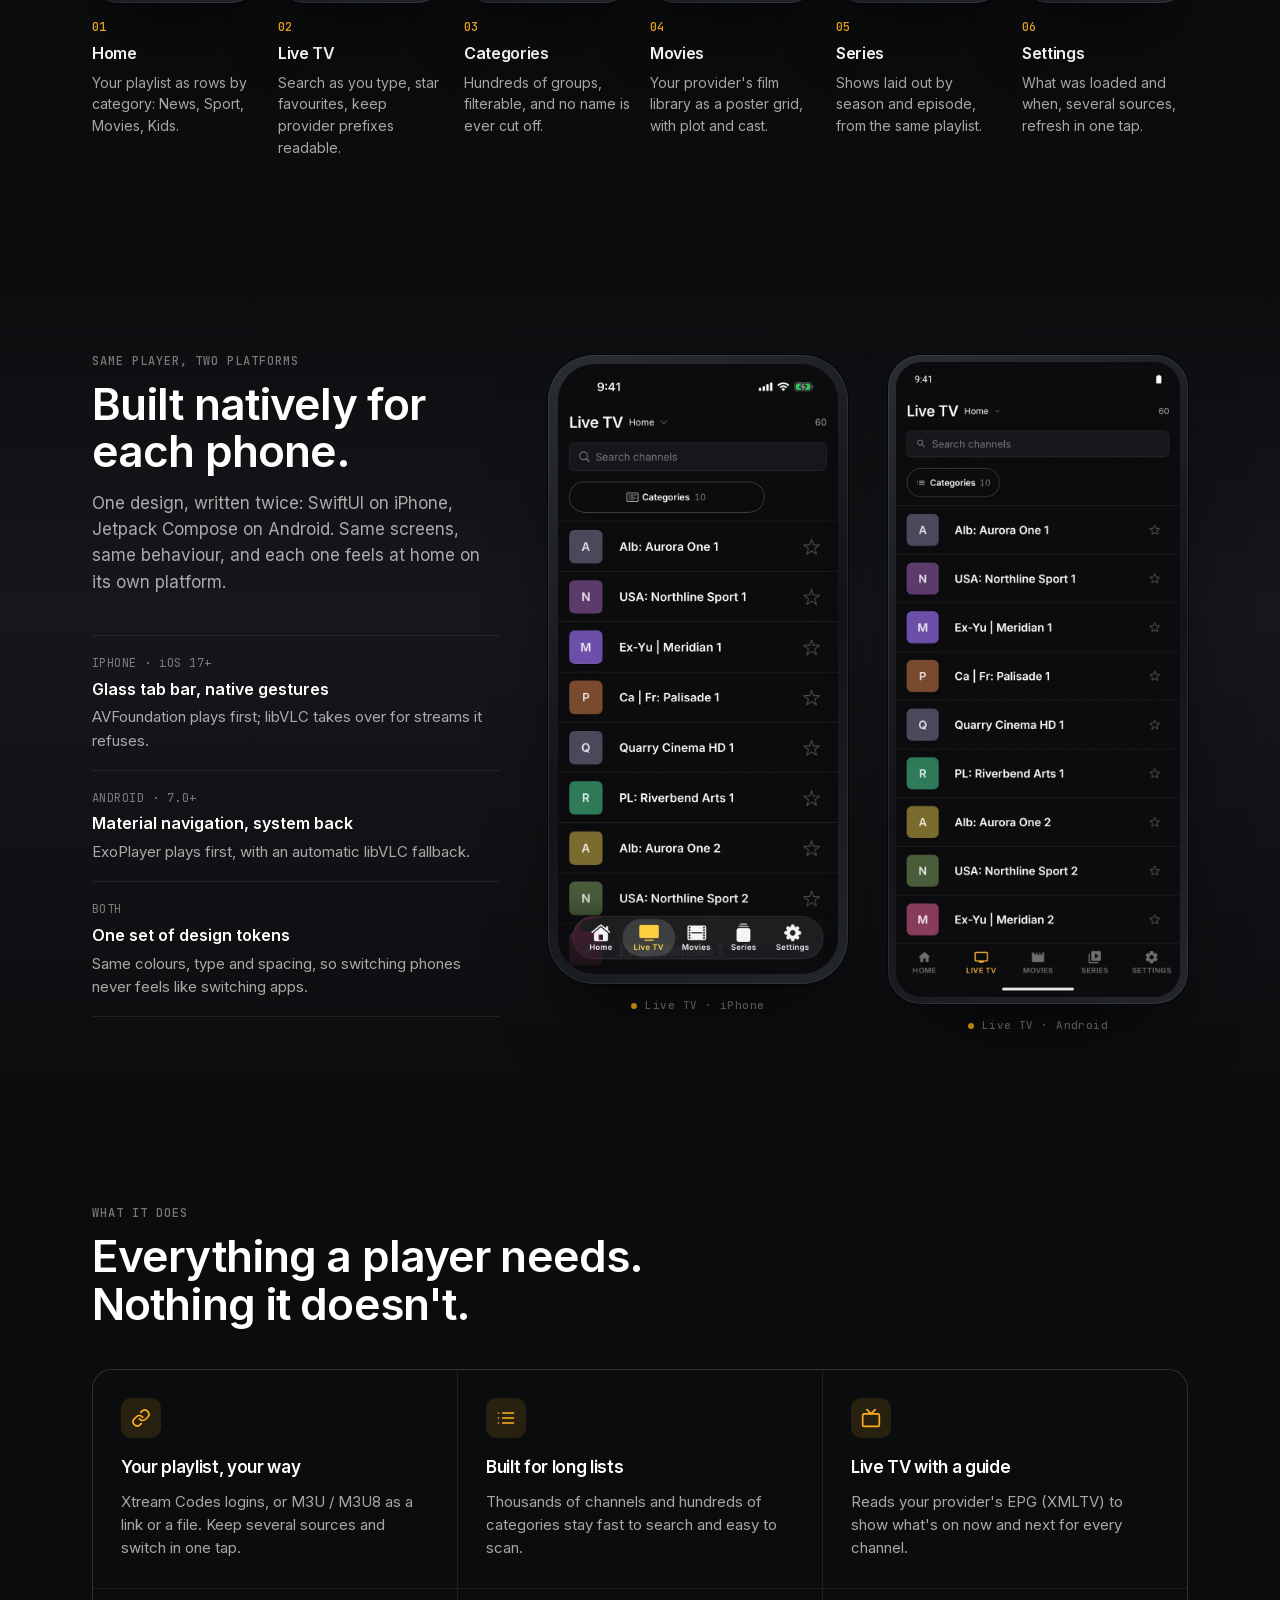
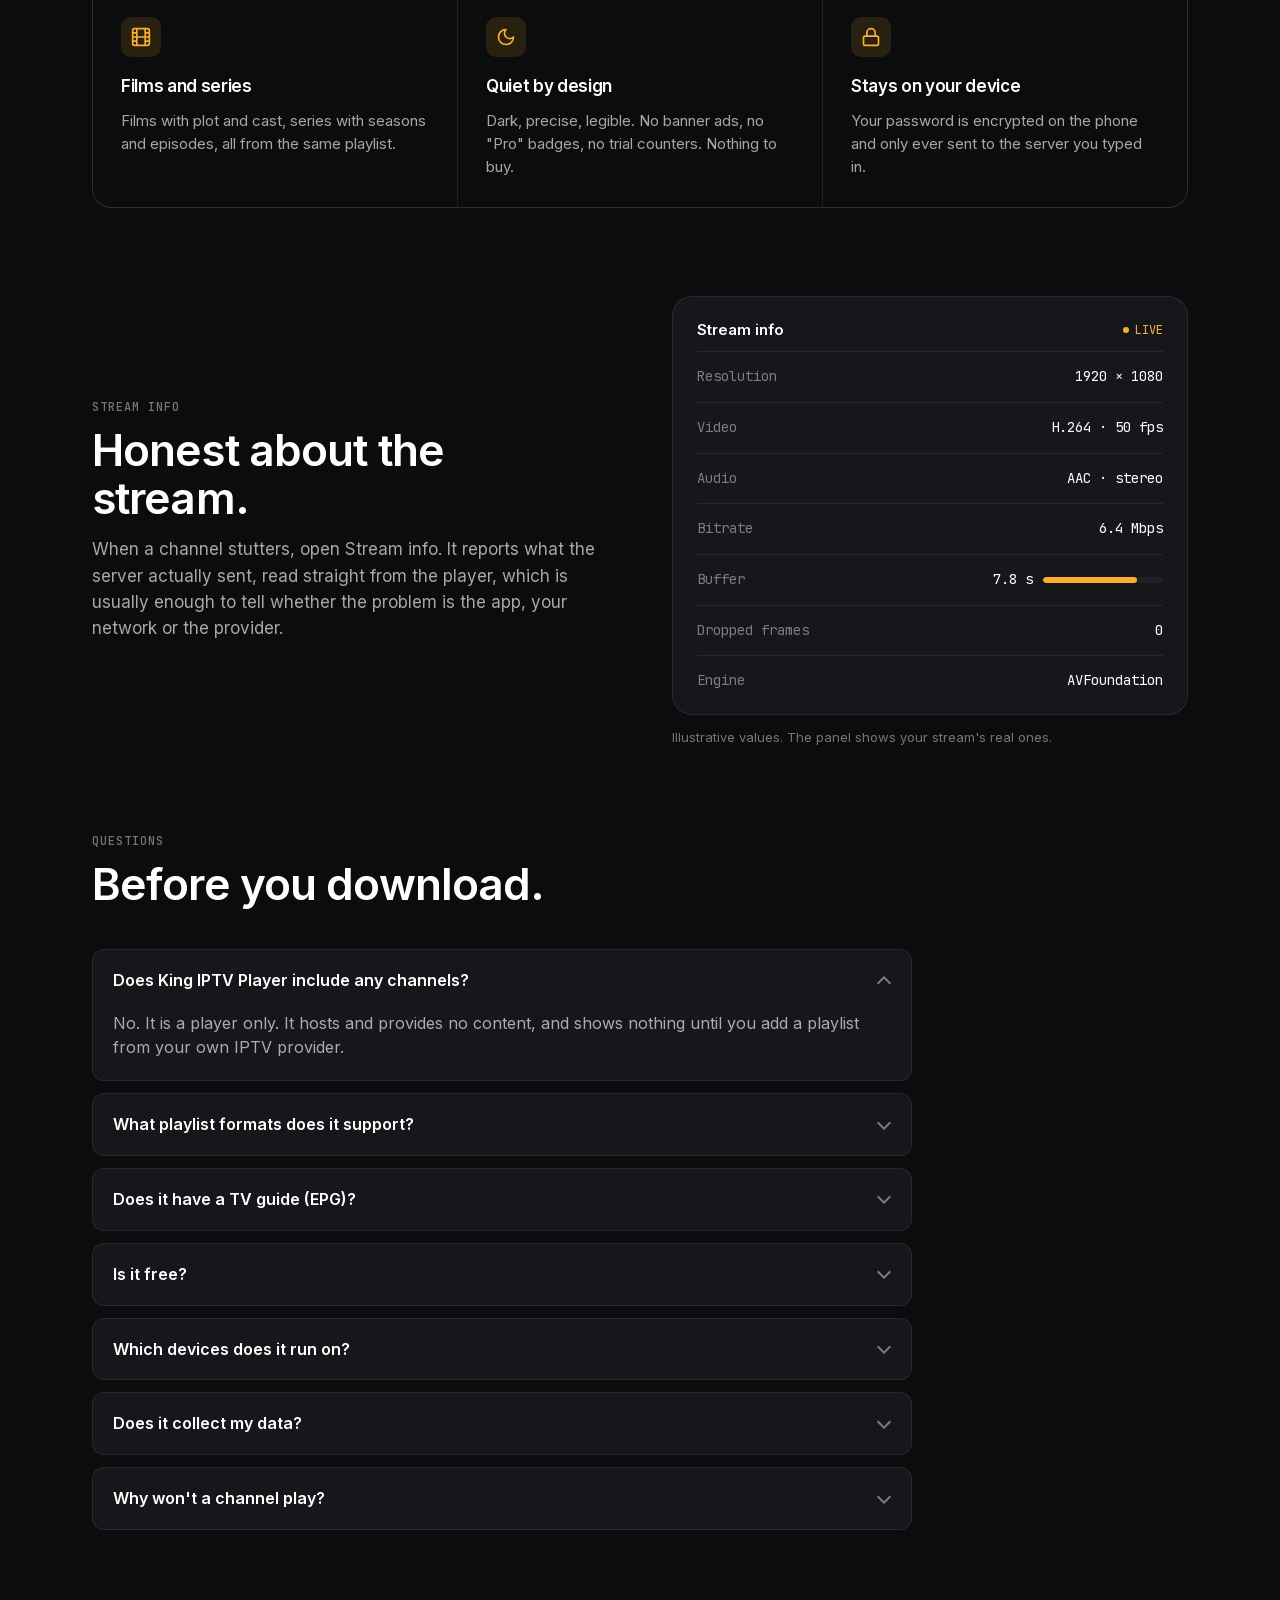
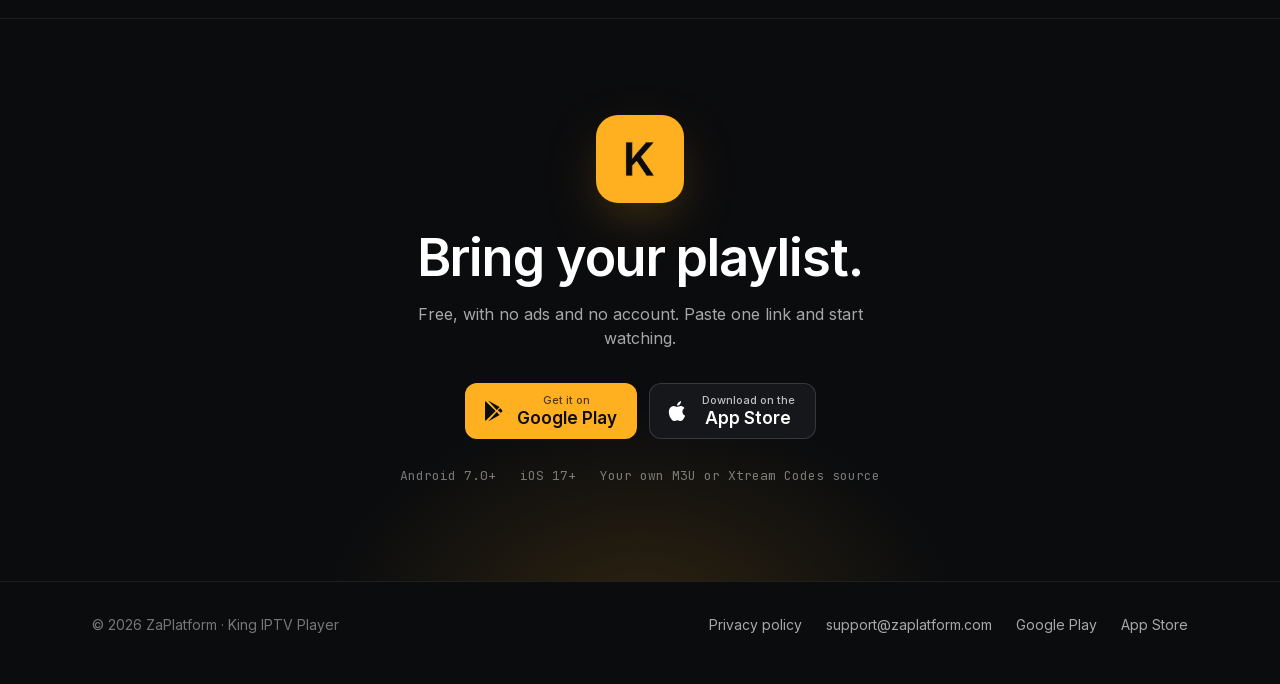
==== commit 09b80a86: "Landing redesign built on live iOS + Android screenshots Replaces the text page with the design from" ====
--- a/index.html
+++ b/index.html
@@ -41,7 +41,7 @@
       "downloadUrl": "https://play.google.com/store/apps/details?id=com.zaplatform.kingiptv",
       "installUrl": "https://play.google.com/store/apps/details?id=com.zaplatform.kingiptv",
       "image": "https://kingiptv.zaplatform.com/icon.png",
-      "screenshot": "https://kingiptv.zaplatform.com/og.png",
+      "screenshot": ["https://kingiptv.zaplatform.com/assets/shots/android/home.webp", "https://kingiptv.zaplatform.com/assets/shots/android/livetv.webp", "https://kingiptv.zaplatform.com/assets/shots/android/categories.webp", "https://kingiptv.zaplatform.com/assets/shots/android/movies.webp"],
       "featureList": [
         "Xtream Codes API login",
         "M3U and M3U8 playlists by link or file",
@@ -73,7 +73,7 @@
       "downloadUrl": "https://apps.apple.com/gb/app/king-iptv-player/id6807144978",
       "installUrl": "https://apps.apple.com/gb/app/king-iptv-player/id6807144978",
       "image": "https://kingiptv.zaplatform.com/icon.png",
-      "screenshot": "https://kingiptv.zaplatform.com/og.png",
+      "screenshot": ["https://kingiptv.zaplatform.com/assets/shots/ios/home.webp", "https://kingiptv.zaplatform.com/assets/shots/ios/livetv.webp", "https://kingiptv.zaplatform.com/assets/shots/ios/categories.webp", "https://kingiptv.zaplatform.com/assets/shots/ios/movies.webp"],
       "featureList": [
         "Xtream Codes API login",
         "M3U and M3U8 playlists by link or file",
@@ -120,151 +120,634 @@
   ]
 }
 </script>
-
 <link rel="preload" href="fonts/inter-latin.woff2" as="font" type="font/woff2" crossorigin>
-<link rel="stylesheet" href="style.css">
+<link rel="preload" href="fonts/jetbrains-mono-latin.woff2" as="font" type="font/woff2" crossorigin>
+<style>
+/* Self-hosted fonts (fonts/, SIL OFL) */
+@font-face { font-family: "Inter"; font-style: normal; font-weight: 400 600; font-display: swap;
+  src: url(fonts/inter-latin.woff2) format("woff2"); }
+@font-face { font-family: "JetBrains Mono"; font-style: normal; font-weight: 400 500; font-display: swap;
+  src: url(fonts/jetbrains-mono-latin.woff2) format("woff2"); }
+/* Tokens — same values as the app's Tokens.swift / Tokens.kt */
+:root {
+  color-scheme: dark;
+  --base: #0B0C0E;
+  --surface: #15171A;
+  --raised: #1E2126;
+  --accent: #FFB020;
+  --accent-pressed: #D99518;
+  --on-accent: #0B0C0E;
+  --text: #FFFFFF;
+  --text-2: rgba(255,255,255,.64);
+  --text-3: rgba(255,255,255,.44);
+  --hairline: rgba(255,255,255,.08);
+  --hairline-2: rgba(255,255,255,.14);
+  --tint-12: rgba(255,176,32,.12);
+  --tint-06: rgba(255,176,32,.06);
+
+  --sans: "Inter", system-ui, -apple-system, "Segoe UI", Roboto, sans-serif;
+  --mono: "JetBrains Mono", ui-monospace, "SF Mono", Menlo, monospace;
+
+  --r-sm: 8px; --r-md: 12px; --r-lg: 20px;
+  --gutter: 16px;
+  --max: 1160px;
+  --ease: cubic-bezier(.16,1,.3,1);
+}
+@media (min-width: 720px) { :root { --gutter: 32px; } }
+
+*, *::before, *::after { box-sizing: border-box; }
+html { -webkit-text-size-adjust: 100%; scroll-behavior: smooth; }
+body {
+  margin: 0; background: var(--base); color: var(--text);
+  font: 400 16px/1.55 var(--sans);
+  -webkit-font-smoothing: antialiased; overflow-x: hidden;
+}
+img { display: block; max-width: 100%; height: auto; }
+a { color: inherit; }
+:focus-visible { outline: 2px solid var(--accent); outline-offset: 3px; border-radius: 6px; }
+.wrap { max-width: var(--max); margin: 0 auto; padding: 0 var(--gutter); }
+.mono { font-family: var(--mono); }
+.eyebrow {
+  font: 500 12px/1 var(--mono); letter-spacing: .08em; text-transform: uppercase;
+  color: var(--text-3);
+}
+h1, h2, h3 { margin: 0; font-weight: 600; letter-spacing: -.02em; }
+p { margin: 0; }
+
+/* ---------- Nav ---------- */
+.nav {
+  position: sticky; top: 0; z-index: 10;
+  background: rgba(11,12,14,.78);
+  backdrop-filter: saturate(160%) blur(16px); -webkit-backdrop-filter: saturate(160%) blur(16px);
+  border-bottom: 1px solid var(--hairline);
+}
+.nav .wrap { display: flex; align-items: center; gap: 24px; height: 60px; }
+.brand { display: flex; align-items: center; gap: 10px; text-decoration: none; font-weight: 600; }
+.brand img { width: 28px; height: 28px; border-radius: 7px; }
+.nav-links { display: none; gap: 24px; margin-left: auto; font-size: 14px; }
+.nav-links a { text-decoration: none; color: var(--text-2); transition: color .15s; }
+.nav-links a:hover { color: var(--text); }
+.nav .btn { margin-left: auto; }
+@media (min-width: 860px) { .nav-links { display: flex; } .nav .btn { margin-left: 0; } }
+
+/* ---------- Buttons ---------- */
+.btn {
+  display: inline-flex; align-items: center; gap: 10px; min-height: 44px;
+  padding: 0 18px; border-radius: var(--r-md); text-decoration: none;
+  font: 600 15px/1 var(--sans); cursor: pointer; border: 0;
+  transition: background-color .15s, transform .15s var(--ease);
+}
+.btn:active { transform: scale(.97); }
+.btn-primary { background: var(--accent); color: var(--on-accent); }
+.btn-primary:hover { background: var(--accent-pressed); }
+.btn-sm { min-height: 38px; padding: 0 14px; font-size: 14px; }
+.btn svg { width: 18px; height: 18px; flex: none; }
+.store {
+  display: inline-flex; align-items: center; gap: 12px; min-height: 56px; padding: 0 20px 0 16px;
+  border-radius: var(--r-md); text-decoration: none; transition: background-color .15s, transform .15s var(--ease);
+}
+.store:active { transform: scale(.97); }
+.store svg { width: 24px; height: 24px; flex: none; }
+.store small { display: block; font: 500 11px/1.2 var(--sans); opacity: .72; }
+.store strong { display: block; font: 600 17px/1.2 var(--sans); }
+.store-play { background: var(--accent); color: var(--on-accent); }
+.store-play:hover { background: var(--accent-pressed); }
+.store-apple { border: 1px solid var(--hairline-2); color: var(--text); background: var(--surface); }
+.store-apple:hover { background: var(--raised); }
+
+/* ---------- Device frames ---------- */
+.device {
+  position: relative; border-radius: 15.5% / 7.2%; padding: 3.2%;
+  background: linear-gradient(145deg, #2a2d33, #121418 55%, #23262b);
+  box-shadow: 0 0 0 1px rgba(255,255,255,.07) inset, 0 40px 80px -30px rgba(0,0,0,.8), 0 0 0 1px rgba(0,0,0,.6);
+}
+.device img { width: 100%; border-radius: 13% / 6%; background: var(--surface); }
+.device.android { border-radius: 11% / 5%; padding: 2.6%; }
+.device.android img { border-radius: 9% / 4.1%; }
+.device-label {
+  display: flex; align-items: center; justify-content: center; gap: 8px; margin-top: 16px;
+  font: 500 12px/1 var(--mono); color: var(--text-3); letter-spacing: .04em;
+}
+.device-label::before { content: ""; width: 6px; height: 6px; border-radius: 50%; background: var(--accent); }
+
+/* ---------- Hero ---------- */
+.hero { position: relative; padding: 56px 0 72px; overflow: hidden; }
+.hero::before {
+  content: ""; position: absolute; inset: -20% -10% auto 30%; height: 90%;
+  background: radial-gradient(closest-side, rgba(255,176,32,.13), transparent 70%);
+  pointer-events: none;
+}
+.hero .wrap { position: relative; display: grid; gap: 56px; align-items: center; }
+@media (min-width: 960px) { .hero { padding: 88px 0 104px; } .hero .wrap { grid-template-columns: 1.02fr 1fr; gap: 40px; } }
+.chips { display: flex; flex-wrap: wrap; gap: 8px; margin-bottom: 24px; }
+.chip {
+  display: inline-flex; align-items: center; gap: 6px; height: 28px; padding: 0 12px;
+  border-radius: 8px; background: var(--tint-12); color: var(--accent);
+  font: 500 12px/1 var(--mono); letter-spacing: .02em;
+}
+.hero h1 { font-size: clamp(40px, 7vw, 68px); line-height: 1.02; letter-spacing: -.035em; }
+.hero h1 em { font-style: normal; color: var(--accent); }
+.hero .lead { margin-top: 20px; max-width: 34em; font-size: 18px; color: var(--text-2); }
+.hero .ctas { display: flex; flex-wrap: wrap; gap: 12px; margin-top: 32px; }
+.hero .fine { margin-top: 16px; font-size: 13px; color: var(--text-3); }
+
+.duo { display: flex; justify-content: center; align-items: flex-start; gap: 4%; }
+.duo figure { margin: 0; width: min(46%, 260px); }
+.duo figure:last-child { margin-top: 56px; }
+
+/* ---------- Honesty band ---------- */
+.band { border-block: 1px solid var(--hairline); background: var(--surface); }
+.band .wrap { display: grid; gap: 16px; padding-block: 28px; align-items: center; }
+@media (min-width: 860px) { .band .wrap { grid-template-columns: auto 1fr; gap: 32px; } }
+.band .tag {
+  justify-self: start; display: inline-flex; align-items: center; gap: 8px; height: 30px; padding: 0 12px;
+  border: 1px solid rgba(255,176,32,.4); border-radius: 8px; color: var(--accent); font: 500 12px/1 var(--mono);
+  letter-spacing: .06em; text-transform: uppercase;
+}
+.band p { color: var(--text-2); max-width: 70em; }
+.band strong { color: var(--text); font-weight: 600; }
+
+/* ---------- Sections ---------- */
+section.block { padding: 88px 0; }
+.head { display: grid; gap: 14px; max-width: 40em; margin-bottom: 40px; }
+.head h2 { font-size: clamp(30px, 4.4vw, 44px); line-height: 1.08; }
+.head p { color: var(--text-2); font-size: 17px; }
+
+/* Screen tour */
+.tour-top { display: flex; flex-wrap: wrap; gap: 20px; align-items: end; justify-content: space-between; margin-bottom: 32px; }
+.tour-top .head { margin-bottom: 0; }
+.seg {
+  display: inline-flex; padding: 3px; gap: 2px; border-radius: 10px;
+  background: var(--surface); border: 1px solid var(--hairline);
+}
+.seg button {
+  min-width: 112px; min-height: 40px; padding: 0 16px; border: 0; border-radius: 8px;
+  background: transparent; color: var(--text-2); font: 600 14px/1 var(--sans); cursor: pointer;
+  display: inline-flex; align-items: center; justify-content: center; gap: 8px;
+  transition: background-color .2s var(--ease), color .2s;
+}
+.seg button svg { width: 16px; height: 16px; }
+.seg button[aria-selected="true"] { background: var(--accent); color: var(--on-accent); }
+.seg button:not([aria-selected="true"]):hover { color: var(--text); }
+
+.strip {
+  display: grid; grid-auto-flow: column; grid-auto-columns: min(60%, 220px); gap: 20px;
+  overflow-x: auto; scroll-snap-type: x mandatory; scroll-padding-inline: var(--gutter);
+  padding: 4px var(--gutter) 20px;
+  margin: 0 calc(var(--gutter) * -1); scrollbar-width: thin; scrollbar-color: var(--raised) transparent;
+}
+@media (min-width: 1100px) { .strip { grid-auto-columns: 1fr; overflow: visible; padding-inline: 0; margin: 0; } }
+.shot { margin: 0; scroll-snap-align: start; }
+.shot .device { transition: opacity .25s var(--ease); }
+.shot figcaption { margin-top: 18px; }
+.shot h3 { font-size: 16px; }
+.shot p { margin-top: 6px; font-size: 14px; color: var(--text-2); }
+.shot .n { font: 500 12px/1 var(--mono); color: var(--accent); margin-bottom: 8px; display: block; }
+.strip.is-swapping .device { opacity: 0; }
+
+/* Native on each */
+.native { background: linear-gradient(180deg, var(--base), var(--surface) 40%, var(--base)); }
+.compare { display: grid; gap: 40px; align-items: start; }
+.pair { display: grid; grid-template-columns: 1fr 1fr; gap: 16px; align-items: start; }
+@media (min-width: 900px) { .compare { grid-template-columns: 1fr minmax(0, 640px); gap: 48px; } .pair { gap: 40px; } }
+.compare .device { max-width: 300px; margin: 0 auto; }
+.pair .device-label { font-size: 11px; }
+.notes { list-style: none; margin: 0; padding: 0; display: grid; gap: 0; }
+.notes li { padding: 18px 0; border-top: 1px solid var(--hairline); display: grid; gap: 4px; }
+.notes li:last-child { border-bottom: 1px solid var(--hairline); }
+.notes b { font-weight: 600; }
+.notes span { color: var(--text-2); font-size: 15px; }
+.notes .mono { font-size: 12px; color: var(--text-3); letter-spacing: .04em; }
+
+/* Features */
+.features { display: grid; gap: 1px; background: var(--hairline); border: 1px solid var(--hairline); border-radius: var(--r-lg); overflow: hidden; }
+@media (min-width: 640px) { .features { grid-template-columns: 1fr 1fr; } }
+@media (min-width: 1000px) { .features { grid-template-columns: repeat(3, 1fr); } }
+.feature { background: var(--base); padding: 28px; display: grid; gap: 10px; align-content: start; }
+.feature .ic {
+  width: 40px; height: 40px; border-radius: 10px; display: grid; place-items: center;
+  background: var(--tint-12); color: var(--accent); margin-bottom: 6px;
+}
+.feature .ic svg { width: 20px; height: 20px; }
+.feature h3 { font-size: 17px; }
+.feature p { color: var(--text-2); font-size: 15px; }
+
+/* Stream info */
+.info { display: grid; gap: 40px; align-items: center; }
+@media (min-width: 900px) { .info { grid-template-columns: 1fr 1fr; gap: 64px; } }
+.panel {
+  background: var(--surface); border: 1px solid var(--hairline); border-radius: var(--r-lg);
+  padding: 8px 24px; font-family: var(--mono); font-size: 14px;
+}
+.panel .row { display: flex; justify-content: space-between; gap: 16px; padding: 14px 0; border-bottom: 1px solid var(--hairline); }
+.panel .row:last-child { border-bottom: 0; }
+.panel .k { color: var(--text-3); }
+.panel .v { color: var(--text); text-align: right; }
+.panel .top { display: flex; justify-content: space-between; align-items: center; padding: 16px 0 12px; border-bottom: 1px solid var(--hairline); }
+.panel .top b { font: 600 15px/1 var(--sans); }
+.live { display: inline-flex; align-items: center; gap: 6px; color: var(--accent); font-size: 12px; }
+.live::before { content: ""; width: 6px; height: 6px; border-radius: 50%; background: currentColor; }
+.bar { height: 6px; width: 120px; border-radius: 3px; background: var(--raised); overflow: hidden; display: inline-block; vertical-align: middle; margin-left: 10px; }
+.bar i { display: block; height: 100%; width: 78%; background: var(--accent); border-radius: 3px; }
+.caption { margin-top: 12px; font-size: 13px; color: var(--text-3); }
+
+/* FAQ */
+.faq { display: grid; gap: 12px; max-width: 820px; }
+.faq details { background: var(--surface); border: 1px solid var(--hairline); border-radius: var(--r-md); }
+.faq summary {
+  list-style: none; cursor: pointer; padding: 18px 56px 18px 20px; position: relative;
+  font-weight: 600; min-height: 44px;
+}
+.faq summary::-webkit-details-marker { display: none; }
+.faq summary::after {
+  content: ""; position: absolute; right: 22px; top: 50%; width: 10px; height: 10px; margin-top: -7px;
+  border-right: 2px solid var(--text-3); border-bottom: 2px solid var(--text-3); transform: rotate(45deg);
+  transition: transform .2s var(--ease);
+}
+.faq details[open] summary::after { transform: rotate(225deg); margin-top: -2px; }
+.faq details p { padding: 0 20px 20px; color: var(--text-2); }
+.faq a { color: var(--accent); }
+
+/* Final CTA */
+.final { text-align: center; padding: 96px 0; border-top: 1px solid var(--hairline); position: relative; overflow: hidden; }
+.final::before {
+  content: ""; position: absolute; left: 50%; bottom: -60%; width: 900px; height: 600px; transform: translateX(-50%);
+  background: radial-gradient(closest-side, rgba(255,176,32,.14), transparent 70%); pointer-events: none;
+}
+.final .wrap { position: relative; }
+.final img.icon { width: 88px; height: 88px; border-radius: 22px; margin: 0 auto 28px; box-shadow: 0 20px 60px -20px rgba(255,176,32,.5); }
+.final h2 { font-size: clamp(32px, 5vw, 52px); line-height: 1.05; }
+.final p { color: var(--text-2); margin: 16px auto 0; max-width: 32em; }
+.final .ctas { display: flex; flex-wrap: wrap; gap: 12px; justify-content: center; margin-top: 32px; }
+.req { margin-top: 28px; display: flex; flex-wrap: wrap; gap: 8px 24px; justify-content: center; font: 400 13px/1.4 var(--mono); color: var(--text-3); }
+
+footer { border-top: 1px solid var(--hairline); padding: 32px 0 48px; font-size: 14px; color: var(--text-3); }
+footer .wrap { display: flex; flex-wrap: wrap; gap: 16px 32px; justify-content: space-between; }
+footer nav { display: flex; flex-wrap: wrap; gap: 8px 24px; }
+footer a { color: var(--text-2); text-decoration: none; }
+footer a:hover { color: var(--text); }
+
+@media (prefers-reduced-motion: reduce) {
+  *, *::before, *::after { transition-duration: 0s !important; scroll-behavior: auto !important; }
+}
+</style>
 </head>
 <body>
-<div class="wrap">
-
-  <header>
-    <img class="mark" src="icon.png" width="56" height="56" alt="King IPTV Player icon">
-    <h1>King IPTV Player</h1>
-    <p class="lead">
-      An IPTV player for Android, iPhone and iPad that plays your own M3U
-      playlist or Xtream Codes login. Live TV with a guide, films and series,
-      and no ads, upsells or account to create.
-    </p>
-    <p class="cta">
-      <a class="button" href="https://play.google.com/store/apps/details?id=com.zaplatform.kingiptv">Get it on Google Play</a>
-      <a class="button" href="https://apps.apple.com/gb/app/king-iptv-player/id6807144978">Download on the App Store</a>
-      <span class="note">Free · Android 7.0+ · iPhone and iPad with iOS 17+</span>
-    </p>
-  </header>
-
-  <div class="card">
-    <span class="pill">Important</span>
-    <p style="margin-top:12px">
-      <strong>King IPTV Player hosts and provides no content.</strong>
-      It is an empty player. You supply your own playlist, an Xtream Codes
-      login or an M3U link, from a service you already pay for. The app has
-      no channels, no catalogue and nothing to watch until you add one.
-    </p>
+
+<!-- Inline icon sprite (Lucide-style strokes) -->
+<svg width="0" height="0" style="position:absolute" aria-hidden="true">
+  <symbol id="i-play" viewBox="0 0 24 24"><path fill="currentColor" d="M4.6 2.3a1 1 0 0 0-.6.9v17.6a1 1 0 0 0 .6.9l10-9.7-10-9.7Zm11.1 8.6 2.9-2.8-11.5-6.6 8.6 9.4Zm0 2.2-8.6 9.4 11.5-6.6-2.9-2.8Zm3.9-3.8-2.9 1.7 2.9 2.8 1.2-.7c.8-.5.8-1.6 0-2.1l-1.2-1.7Z"/></symbol>
+  <symbol id="i-apple" viewBox="0 0 24 24"><path fill="currentColor" d="M16.4 12.6c0-2.4 2-3.6 2.1-3.7-1.2-1.7-3-1.9-3.6-2-1.5-.2-3 .9-3.8.9-.8 0-2-.9-3.3-.9-1.7 0-3.3 1-4.1 2.5-1.8 3.1-.5 7.6 1.3 10.1.8 1.2 1.8 2.6 3.1 2.5 1.3 0 1.7-.8 3.3-.8 1.5 0 2 .8 3.3.8 1.4 0 2.2-1.2 3-2.5 1-1.4 1.4-2.7 1.4-2.8-.1 0-2.7-1-2.7-4.1ZM14 5.3c.7-.8 1.1-1.9 1-3-1 0-2.1.7-2.8 1.5-.6.7-1.2 1.8-1 2.9 1.1.1 2.1-.6 2.8-1.4Z"/></symbol>
+  <symbol id="i-android" viewBox="0 0 24 24"><path fill="currentColor" d="M17.5 9.3 19.2 6.4a.4.4 0 1 0-.7-.4l-1.8 3A10.6 10.6 0 0 0 12 8a10.6 10.6 0 0 0-4.7 1L5.5 6a.4.4 0 0 0-.7.4l1.7 2.9A9.3 9.3 0 0 0 2 16.5h20a9.3 9.3 0 0 0-4.5-7.2ZM7.5 14a1 1 0 1 1 0-2 1 1 0 0 1 0 2Zm9 0a1 1 0 1 1 0-2 1 1 0 0 1 0 2Z"/></symbol>
+  <symbol id="i-list" viewBox="0 0 24 24" fill="none" stroke="currentColor" stroke-width="2" stroke-linecap="round" stroke-linejoin="round"><path d="M8 6h13M8 12h13M8 18h13M3 6h.01M3 12h.01M3 18h.01"/></symbol>
+  <symbol id="i-link" viewBox="0 0 24 24" fill="none" stroke="currentColor" stroke-width="2" stroke-linecap="round" stroke-linejoin="round"><path d="M10 13a5 5 0 0 0 7.5.5l3-3a5 5 0 0 0-7-7l-1.7 1.7"/><path d="M14 11a5 5 0 0 0-7.5-.5l-3 3a5 5 0 0 0 7 7l1.7-1.7"/></symbol>
+  <symbol id="i-tv" viewBox="0 0 24 24" fill="none" stroke="currentColor" stroke-width="2" stroke-linecap="round" stroke-linejoin="round"><rect x="2" y="7" width="20" height="15" rx="2"/><path d="m17 2-5 5-5-5"/></symbol>
+  <symbol id="i-film" viewBox="0 0 24 24" fill="none" stroke="currentColor" stroke-width="2" stroke-linecap="round" stroke-linejoin="round"><rect x="2" y="2" width="20" height="20" rx="2.2"/><path d="M7 2v20M17 2v20M2 12h20M2 7h5M2 17h5M17 17h5M17 7h5"/></symbol>
+  <symbol id="i-gauge" viewBox="0 0 24 24" fill="none" stroke="currentColor" stroke-width="2" stroke-linecap="round" stroke-linejoin="round"><path d="m12 14 4-4"/><path d="M3.3 19a10 10 0 1 1 17.4 0"/></symbol>
+  <symbol id="i-moon" viewBox="0 0 24 24" fill="none" stroke="currentColor" stroke-width="2" stroke-linecap="round" stroke-linejoin="round"><path d="M12 3a6 6 0 0 0 9 9 9 9 0 1 1-9-9Z"/></symbol>
+  <symbol id="i-lock" viewBox="0 0 24 24" fill="none" stroke="currentColor" stroke-width="2" stroke-linecap="round" stroke-linejoin="round"><rect x="3" y="11" width="18" height="11" rx="2"/><path d="M7 11V7a5 5 0 0 1 10 0v4"/></symbol>
+  <symbol id="i-phone" viewBox="0 0 24 24" fill="none" stroke="currentColor" stroke-width="2" stroke-linecap="round" stroke-linejoin="round"><rect x="5" y="2" width="14" height="20" rx="2"/><path d="M12 18h.01"/></symbol>
+</svg>
+
+<header class="nav">
+  <div class="wrap">
+    <a class="brand" href="#top" aria-label="King IPTV Player, home">
+      <img src="assets/icon.webp" alt="" width="28" height="28">
+      <span>King IPTV Player</span>
+    </a>
+    <nav class="nav-links" aria-label="Sections">
+      <a href="#screens">Screens</a>
+      <a href="#features">Features</a>
+      <a href="#faq">FAQ</a>
+    </nav>
+    <a class="btn btn-primary btn-sm" href="#download">Get the app</a>
   </div>
-
-  <h2>What it does</h2>
-
-  <div class="features">
-    <div class="feature">
-      <h3>Your playlist, your way</h3>
-      <p>Xtream Codes credentials or an M3U / M3U8 link or file. Add several
-         sources and switch between them in one tap.</p>
+</header>
+
+<main id="top">
+
+  <!-- Hero -->
+  <section class="hero">
+    <div class="wrap">
+      <div>
+        <div class="chips">
+          <span class="chip">Free</span>
+          <span class="chip">No ads</span>
+          <span class="chip">No account</span>
+        </div>
+        <h1>Your playlist.<br><em>A player that gets out of the way.</em></h1>
+        <p class="lead">
+          Paste an M3U link or your Xtream Codes login and King IPTV Player sorts
+          thousands of channels, films and series into something you can actually browse.
+          On iPhone and Android.
+        </p>
+        <div class="ctas">
+          <a class="store store-play" href="https://play.google.com/store/apps/details?id=com.zaplatform.kingiptv">
+            <svg aria-hidden="true"><use href="#i-play"/></svg>
+            <span><small>Get it on</small><strong>Google Play</strong></span>
+          </a>
+          <a class="store store-apple" href="https://apps.apple.com/app/id6807144978">
+            <svg aria-hidden="true"><use href="#i-apple"/></svg>
+            <span><small>Download on the</small><strong>App Store</strong></span>
+          </a>
+        </div>
+        <p class="fine">Includes no channels. You bring the playlist from a provider you already use.</p>
+      </div>
+
+      <div class="duo">
+        <figure>
+          <div class="device">
+            <img src="assets/shots/ios/home.webp" width="720" height="1565"
+                 alt="King IPTV Player on iPhone: the Home screen with rows of live channels grouped into News, Sport and Movies.">
+          </div>
+          <figcaption class="device-label">iPhone</figcaption>
+        </figure>
+        <figure>
+          <div class="device android">
+            <img src="assets/shots/android/livetv.webp" width="720" height="1606"
+                 alt="King IPTV Player on Android: the Live TV list with a channel search field and a Categories button.">
+          </div>
+          <figcaption class="device-label">Android</figcaption>
+        </figure>
+      </div>
     </div>
-    <div class="feature">
-      <h3>Built for long lists</h3>
-      <p>Thousands of channels and hundreds of categories stay searchable and
-         scannable, with a category picker that never truncates a name.</p>
-    </div>
-    <div class="feature">
-      <h3>Live TV with a guide</h3>
-      <p>Live channels show what's on now and next from your provider's EPG.
-         Favourites are kept per source.</p>
-    </div>
-    <div class="feature">
-      <h3>Films and series</h3>
-      <p>Films with plot and cast, series with seasons and episodes, and
-         resume where you left off.</p>
-    </div>
-    <div class="feature">
-      <h3>More channels play</h3>
-      <p>The system player first, libVLC automatically when a stream defeats
-         it. Picture-in-picture, subtitle and audio track choice.</p>
-    </div>
-    <div class="feature">
-      <h3>Honest about the stream</h3>
-      <p>Resolution, codecs, bitrate, buffer health and dropped frames, read
-         from the player, not invented.</p>
-    </div>
-    <div class="feature">
-      <h3>Quiet by design</h3>
-      <p>Dark, precise and legible. No banner ads, no "Pro" badges, no trial
-         counters, no monetisation surface at all.</p>
-    </div>
-    <div class="feature">
-      <h3>Stays on your device</h3>
-      <p>Your password is encrypted with an Android keystore key or the iOS
-         keychain. Nothing is sent to us; there is no "us" to send it to.</p>
+  </section>
+
+  <!-- Honesty band -->
+  <div class="band" role="note">
+    <div class="wrap">
+      <span class="tag">Hosts no content</span>
+      <p>
+        <strong>King IPTV Player is an empty player.</strong> It has no channels, no catalogue
+        and nothing to watch until you add your own playlist from a service you already pay for.
+        It is not affiliated with any provider and does not sell, resell or recommend one.
+      </p>
     </div>
   </div>
 
-  <h2>Questions</h2>
-
-  <div class="faq">
-    <h3>Does King IPTV Player include any channels?</h3>
-    <p>No. King IPTV Player is a player only. It hosts and provides no
-       content, and shows nothing until you add a playlist from your own IPTV
-       provider.</p>
-
-    <h3>What playlist formats does it support?</h3>
-    <p>Xtream Codes logins (server URL, username and password) and M3U or M3U8
-       playlists, either as a link or as a file. You can keep several sources
-       and switch between them.</p>
-
-    <h3>Does it have a TV guide (EPG)?</h3>
-    <p>Yes. It reads your provider's EPG (XMLTV) and shows what is on now and
-       next for each live channel.</p>
-
-    <h3>Is it free?</h3>
-    <p>Yes. It is free on Google Play and the App Store, with no ads, no
-       subscription and no in-app purchases.</p>
-
-    <h3>Which devices does it run on?</h3>
-    <p>Android phones and tablets running Android 7.0 or later, and iPhones and
-       iPads running iOS 17 or later.</p>
-
-    <h3>Does it collect my data?</h3>
-    <p>No. Your provider password is encrypted on the device, with an Android
-       keystore key or the iOS keychain, and is sent only to the server you
-       entered. There is no account, no analytics, no tracking and no server
-       of ours. See the <a href="privacy/">privacy policy</a>.</p>
-
-    <h3>Why won't a channel play?</h3>
-    <p>The app first tries the system player (ExoPlayer on Android,
-       AVFoundation on iOS) and switches to libVLC automatically if a stream
-       fails. If it still won't play, open <strong>Stream info</strong> in the
-       player: it shows what the server actually sent, which usually tells you
-       whether the problem is the app, your network or the provider.</p>
+  <!-- Screen tour -->
+  <section class="block" id="screens" aria-labelledby="screens-h">
+    <div class="wrap">
+      <div class="tour-top">
+        <div class="head">
+          <span class="eyebrow">Real screens · captured from the apps</span>
+          <h2 id="screens-h">Six tabs' worth of calm.</h2>
+          <p>Every screenshot here was taken from the shipping app, running a made-up demo playlist.
+             No mock-ups, no real broadcasters.</p>
+        </div>
+        <div class="seg" role="tablist" aria-label="Platform">
+          <button role="tab" aria-selected="true" aria-controls="strip" data-platform="ios">
+            <svg aria-hidden="true"><use href="#i-apple"/></svg>iPhone
+          </button>
+          <button role="tab" aria-selected="false" aria-controls="strip" data-platform="android">
+            <svg aria-hidden="true"><use href="#i-android"/></svg>Android
+          </button>
+        </div>
+      </div>
+
+      <div class="strip" id="strip" role="tabpanel" tabindex="0" aria-label="App screenshots">
+        <figure class="shot">
+          <div class="device" data-frame><img data-shot="home" src="assets/shots/ios/home.webp" width="720" height="1565" loading="lazy" alt="Home: live channels in horizontal rows by category."></div>
+          <figcaption><span class="n">01</span><h3>Home</h3><p>Your playlist as rows by category: News, Sport, Movies, Kids.</p></figcaption>
+        </figure>
+        <figure class="shot">
+          <div class="device" data-frame><img data-shot="livetv" src="assets/shots/ios/livetv.webp" width="720" height="1565" loading="lazy" alt="Live TV: a searchable channel list with favourite stars."></div>
+          <figcaption><span class="n">02</span><h3>Live TV</h3><p>Search as you type, star favourites, keep provider prefixes readable.</p></figcaption>
+        </figure>
+        <figure class="shot">
+          <div class="device" data-frame><img data-shot="categories" src="assets/shots/ios/categories.webp" width="720" height="1565" loading="lazy" alt="Categories: a filterable list of every category with channel counts."></div>
+          <figcaption><span class="n">03</span><h3>Categories</h3><p>Hundreds of groups, filterable, and no name is ever cut off.</p></figcaption>
+        </figure>
+        <figure class="shot">
+          <div class="device" data-frame><img data-shot="movies" src="assets/shots/ios/movies.webp" width="720" height="1565" loading="lazy" alt="Movies: a poster grid with search and categories."></div>
+          <figcaption><span class="n">04</span><h3>Movies</h3><p>Your provider's film library as a poster grid, with plot and cast.</p></figcaption>
+        </figure>
+        <figure class="shot">
+          <div class="device" data-frame><img data-shot="series" src="assets/shots/ios/series.webp" width="720" height="1565" loading="lazy" alt="Series: a poster grid of shows with genre labels."></div>
+          <figcaption><span class="n">05</span><h3>Series</h3><p>Shows laid out by season and episode, from the same playlist.</p></figcaption>
+        </figure>
+        <figure class="shot">
+          <div class="device" data-frame><img data-shot="settings" src="assets/shots/ios/settings.webp" width="720" height="1565" loading="lazy" alt="Settings: source, server, catalogue counts and a Refresh now action."></div>
+          <figcaption><span class="n">06</span><h3>Settings</h3><p>What was loaded and when, several sources, refresh in one tap.</p></figcaption>
+        </figure>
+      </div>
+    </div>
+  </section>
+
+  <!-- Native on each -->
+  <section class="block native" aria-labelledby="native-h">
+    <div class="wrap">
+      <div class="compare">
+        <div>
+          <div class="head">
+            <span class="eyebrow">Same player, two platforms</span>
+            <h2 id="native-h">Built natively for each phone.</h2>
+            <p>One design, written twice: SwiftUI on iPhone, Jetpack Compose on Android. Same
+               screens, same behaviour, and each one feels at home on its own platform.</p>
+          </div>
+          <ul class="notes">
+            <li><span class="mono">IPHONE · iOS 17+</span><b>Glass tab bar, native gestures</b><span>AVFoundation plays first; libVLC takes over for streams it refuses.</span></li>
+            <li><span class="mono">ANDROID · 7.0+</span><b>Material navigation, system back</b><span>ExoPlayer plays first, with an automatic libVLC fallback.</span></li>
+            <li><span class="mono">BOTH</span><b>One set of design tokens</b><span>Same colours, type and spacing, so switching phones never feels like switching apps.</span></li>
+          </ul>
+        </div>
+        <div class="pair">
+        <figure style="margin:0">
+          <div class="device"><img src="assets/shots/ios/livetv.webp" width="720" height="1565" loading="lazy" alt="Live TV on iPhone."></div>
+          <figcaption class="device-label">Live TV · iPhone</figcaption>
+        </figure>
+        <figure style="margin:0">
+          <div class="device android"><img src="assets/shots/android/livetv.webp" width="720" height="1606" loading="lazy" alt="Live TV on Android."></div>
+          <figcaption class="device-label">Live TV · Android</figcaption>
+        </figure>
+        </div>
+      </div>
+    </div>
+  </section>
+
+  <!-- Features -->
+  <section class="block" id="features" aria-labelledby="features-h">
+    <div class="wrap">
+      <div class="head">
+        <span class="eyebrow">What it does</span>
+        <h2 id="features-h">Everything a player needs. Nothing it doesn't.</h2>
+      </div>
+      <div class="features">
+        <article class="feature">
+          <span class="ic"><svg aria-hidden="true"><use href="#i-link"/></svg></span>
+          <h3>Your playlist, your way</h3>
+          <p>Xtream Codes logins, or M3U / M3U8 as a link or a file. Keep several sources and switch in one tap.</p>
+        </article>
+        <article class="feature">
+          <span class="ic"><svg aria-hidden="true"><use href="#i-list"/></svg></span>
+          <h3>Built for long lists</h3>
+          <p>Thousands of channels and hundreds of categories stay fast to search and easy to scan.</p>
+        </article>
+        <article class="feature">
+          <span class="ic"><svg aria-hidden="true"><use href="#i-tv"/></svg></span>
+          <h3>Live TV with a guide</h3>
+          <p>Reads your provider's EPG (XMLTV) to show what's on now and next for every channel.</p>
+        </article>
+        <article class="feature">
+          <span class="ic"><svg aria-hidden="true"><use href="#i-film"/></svg></span>
+          <h3>Films and series</h3>
+          <p>Films with plot and cast, series with seasons and episodes, all from the same playlist.</p>
+        </article>
+        <article class="feature">
+          <span class="ic"><svg aria-hidden="true"><use href="#i-moon"/></svg></span>
+          <h3>Quiet by design</h3>
+          <p>Dark, precise, legible. No banner ads, no "Pro" badges, no trial counters. Nothing to buy.</p>
+        </article>
+        <article class="feature">
+          <span class="ic"><svg aria-hidden="true"><use href="#i-lock"/></svg></span>
+          <h3>Stays on your device</h3>
+          <p>Your password is encrypted on the phone and only ever sent to the server you typed in.</p>
+        </article>
+      </div>
+    </div>
+  </section>
+
+  <!-- Stream info -->
+  <section class="block" aria-labelledby="info-h" style="padding-top:0">
+    <div class="wrap info">
+      <div class="head" style="margin:0">
+        <span class="eyebrow">Stream info</span>
+        <h2 id="info-h">Honest about the stream.</h2>
+        <p>When a channel stutters, open Stream info. It reports what the server actually sent,
+           read straight from the player, which is usually enough to tell whether the problem
+           is the app, your network or the provider.</p>
+      </div>
+      <div>
+        <div class="panel" aria-label="Example of the Stream info panel">
+          <div class="top"><b>Stream info</b><span class="live">LIVE</span></div>
+          <div class="row"><span class="k">Resolution</span><span class="v">1920 × 1080</span></div>
+          <div class="row"><span class="k">Video</span><span class="v">H.264 · 50 fps</span></div>
+          <div class="row"><span class="k">Audio</span><span class="v">AAC · stereo</span></div>
+          <div class="row"><span class="k">Bitrate</span><span class="v">6.4 Mbps</span></div>
+          <div class="row"><span class="k">Buffer</span><span class="v">7.8 s<span class="bar"><i></i></span></span></div>
+          <div class="row"><span class="k">Dropped frames</span><span class="v">0</span></div>
+          <div class="row"><span class="k">Engine</span><span class="v">AVFoundation</span></div>
+        </div>
+        <p class="caption">Illustrative values. The panel shows your stream's real ones.</p>
+      </div>
+    </div>
+  </section>
+
+  <!-- FAQ -->
+  <section class="block" id="faq" aria-labelledby="faq-h" style="padding-top:0">
+    <div class="wrap">
+      <div class="head">
+        <span class="eyebrow">Questions</span>
+        <h2 id="faq-h">Before you download.</h2>
+      </div>
+      <div class="faq">
+        <details open>
+          <summary>Does King IPTV Player include any channels?</summary>
+          <p>No. It is a player only. It hosts and provides no content, and shows nothing until
+             you add a playlist from your own IPTV provider.</p>
+        </details>
+        <details>
+          <summary>What playlist formats does it support?</summary>
+          <p>Xtream Codes logins (server URL, username and password) and M3U or M3U8 playlists,
+             either as a link or as a file. You can keep several sources and switch between them.</p>
+        </details>
+        <details>
+          <summary>Does it have a TV guide (EPG)?</summary>
+          <p>Yes. It reads your provider's EPG (XMLTV) and shows what is on now and next for each live channel.</p>
+        </details>
+        <details>
+          <summary>Is it free?</summary>
+          <p>Yes. It is free on Google Play and the App Store, with no ads, no subscription and no in-app purchases.</p>
+        </details>
+        <details>
+          <summary>Which devices does it run on?</summary>
+          <p>Android phones and tablets running Android 7.0 or later, and iPhones and iPads
+             running iOS 17 or later.</p>
+        </details>
+        <details>
+          <summary>Does it collect my data?</summary>
+          <p>No. Your provider password is encrypted on the device and sent only to the server you
+             entered. There is no account and no server of ours. See the <a href="privacy/">privacy policy</a>.</p>
+        </details>
+        <details>
+          <summary>Why won't a channel play?</summary>
+          <p>The app tries the platform player first and switches to libVLC automatically if a stream
+             fails. If it still won't play, open <strong>Stream info</strong> in the player to see what
+             the server actually sent.</p>
+        </details>
+      </div>
+    </div>
+  </section>
+
+  <!-- Final CTA -->
+  <section class="final" id="download" aria-labelledby="final-h">
+    <div class="wrap">
+      <img class="icon" src="assets/icon.webp" alt="" width="88" height="88" loading="lazy">
+      <h2 id="final-h">Bring your playlist.</h2>
+      <p>Free, with no ads and no account. Paste one link and start watching.</p>
+      <div class="ctas">
+        <a class="store store-play" href="https://play.google.com/store/apps/details?id=com.zaplatform.kingiptv">
+          <svg aria-hidden="true"><use href="#i-play"/></svg>
+          <span><small>Get it on</small><strong>Google Play</strong></span>
+        </a>
+        <a class="store store-apple" href="https://apps.apple.com/app/id6807144978">
+          <svg aria-hidden="true"><use href="#i-apple"/></svg>
+          <span><small>Download on the</small><strong>App Store</strong></span>
+        </a>
+      </div>
+      <div class="req">
+        <span>Android 7.0+</span><span>iOS 17+</span><span>Your own M3U or Xtream Codes source</span>
+      </div>
+    </div>
+  </section>
+</main>
+
+<footer>
+  <div class="wrap">
+    <span>© 2026 ZaPlatform · King IPTV Player</span>
+    <nav aria-label="Footer">
+      <a href="privacy/">Privacy policy</a>
+      <a href="mailto:support@zaplatform.com">support@zaplatform.com</a>
+      <a href="https://play.google.com/store/apps/details?id=com.zaplatform.kingiptv">Google Play</a>
+      <a href="https://apps.apple.com/app/id6807144978">App Store</a>
+    </nav>
   </div>
-
-  <h2>Requirements</h2>
-  <ul>
-    <li>Android: a phone or tablet running Android 7.0 or later</li>
-    <li>iOS: an iPhone or iPad running iOS 17 or later</li>
-    <li>An active subscription with an IPTV provider, or your own M3U playlist</li>
-  </ul>
-  <p class="note">
-    King IPTV Player is not affiliated with any provider and does not sell,
-    resell or recommend one. Only add playlists you have the right to watch.
-  </p>
-
-  <h2>Support</h2>
-  <p>
-    Questions, bugs or feedback:
-    <a href="mailto:support@zaplatform.com">support@zaplatform.com</a>.
-  </p>
-
-  <hr>
-
-  <footer>
-    <p style="color:inherit">
-      <a href="https://play.google.com/store/apps/details?id=com.zaplatform.kingiptv">Google Play</a> ·
-      <a href="https://apps.apple.com/gb/app/king-iptv-player/id6807144978">App Store</a> ·
-      <a href="privacy/">Privacy policy</a> ·
-      <a href="mailto:support@zaplatform.com">Support</a>
-    </p>
-    <p style="color:inherit">© 2026 ZaPlatform. King IPTV Player.</p>
-  </footer>
-
-</div>
+</footer>
+
+<script>
+// Platform switch for the screen tour: swaps every screenshot and frame shape.
+(() => {
+  const tabs = document.querySelectorAll('.seg [role="tab"]');
+  const strip = document.getElementById('strip');
+  const dims = { ios: [720, 1565], android: [720, 1606] };
+  const reduce = matchMedia('(prefers-reduced-motion: reduce)').matches;
+
+  function show(platform) {
+    tabs.forEach(t => t.setAttribute('aria-selected', String(t.dataset.platform === platform)));
+    const apply = () => {
+      strip.querySelectorAll('[data-shot]').forEach(img => {
+        img.src = `assets/shots/${platform}/${img.dataset.shot}.webp`;
+        [img.width, img.height] = dims[platform];
+      });
+      strip.querySelectorAll('[data-frame]').forEach(f => f.classList.toggle('android', platform === 'android'));
+      strip.classList.remove('is-swapping');
+    };
+    if (reduce) return apply();
+    strip.classList.add('is-swapping');
+    setTimeout(apply, 180);
+  }
+
+  tabs.forEach((t, i) => {
+    t.addEventListener('click', () => show(t.dataset.platform));
+    t.addEventListener('keydown', e => {
+      if (e.key !== 'ArrowRight' && e.key !== 'ArrowLeft') return;
+      const next = tabs[(i + 1) % tabs.length];
+      next.focus(); show(next.dataset.platform);
+    });
+  });
+  // Warm the other platform's images so the swap doesn't flash.
+  ['home','livetv','categories','movies','series','settings'].forEach(n => { new Image().src = `assets/shots/android/${n}.webp`; });
+})();
+</script>
 </body>
 </html>
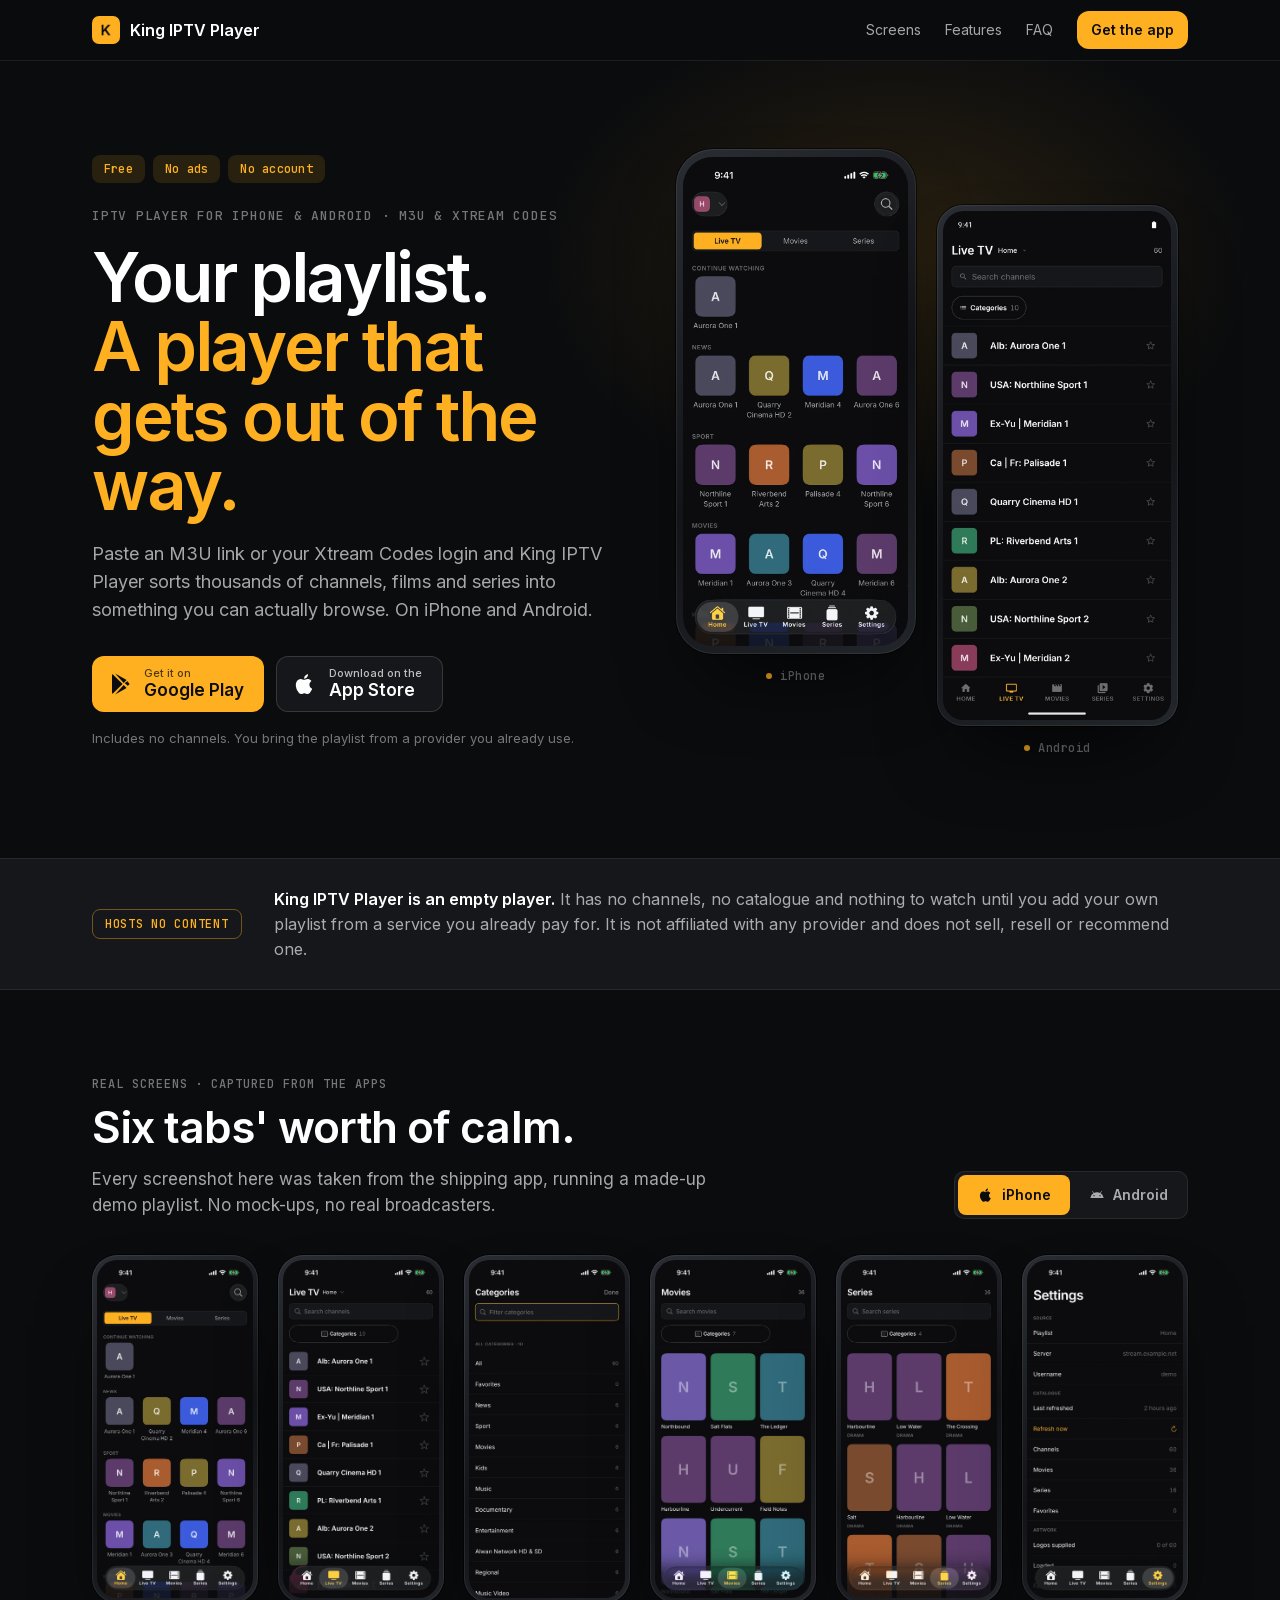
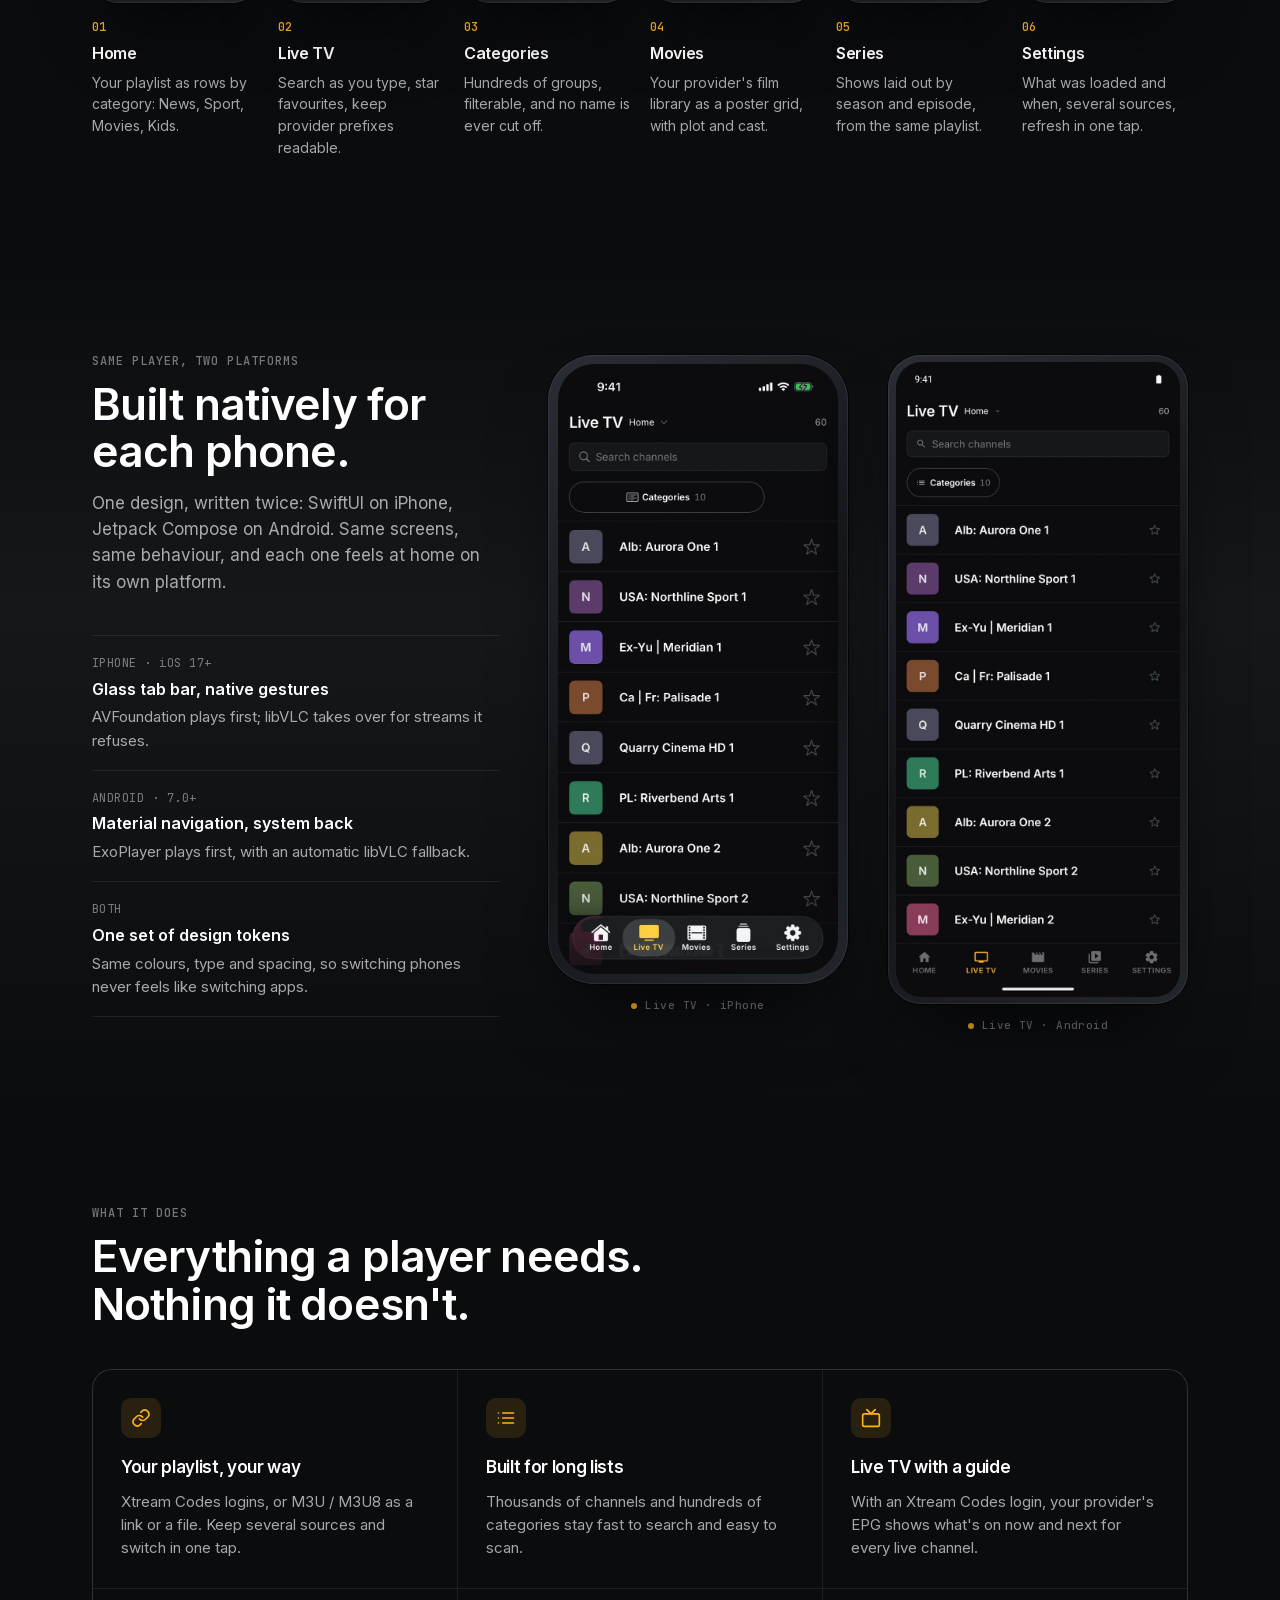
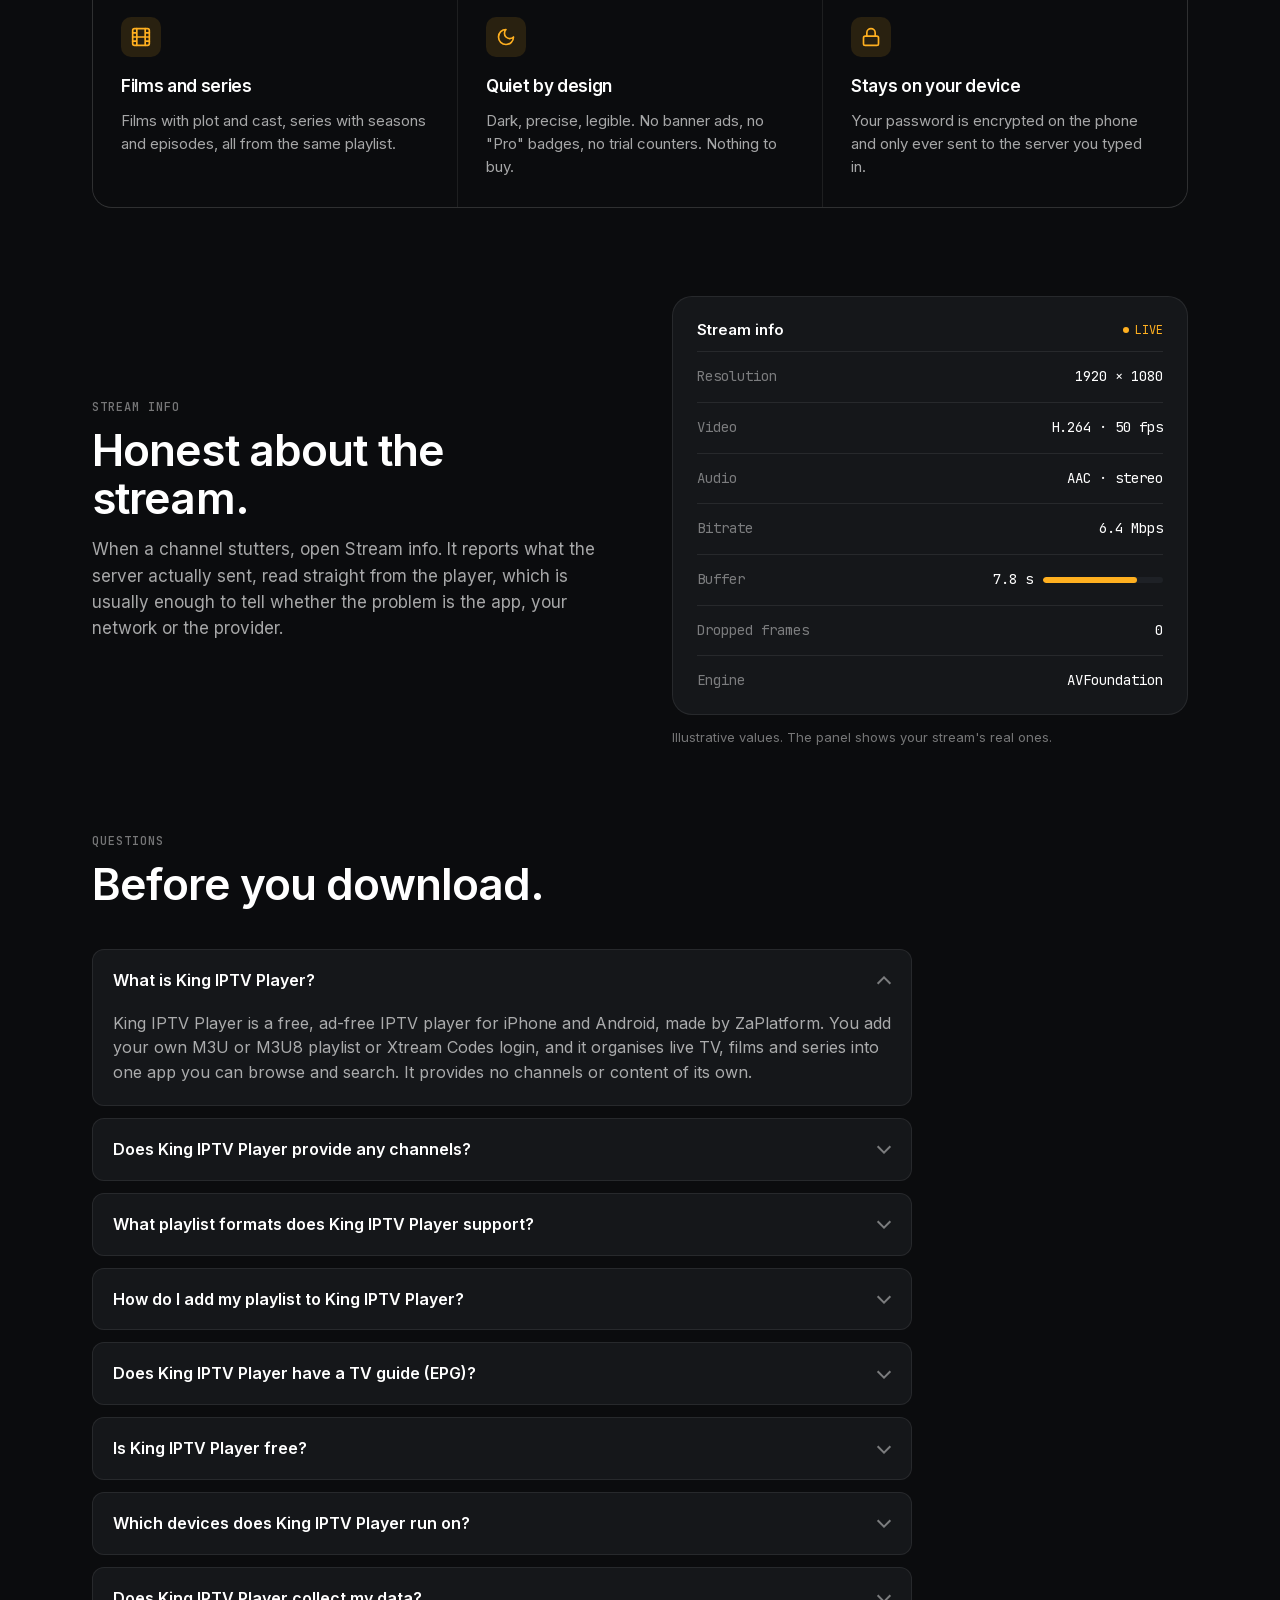
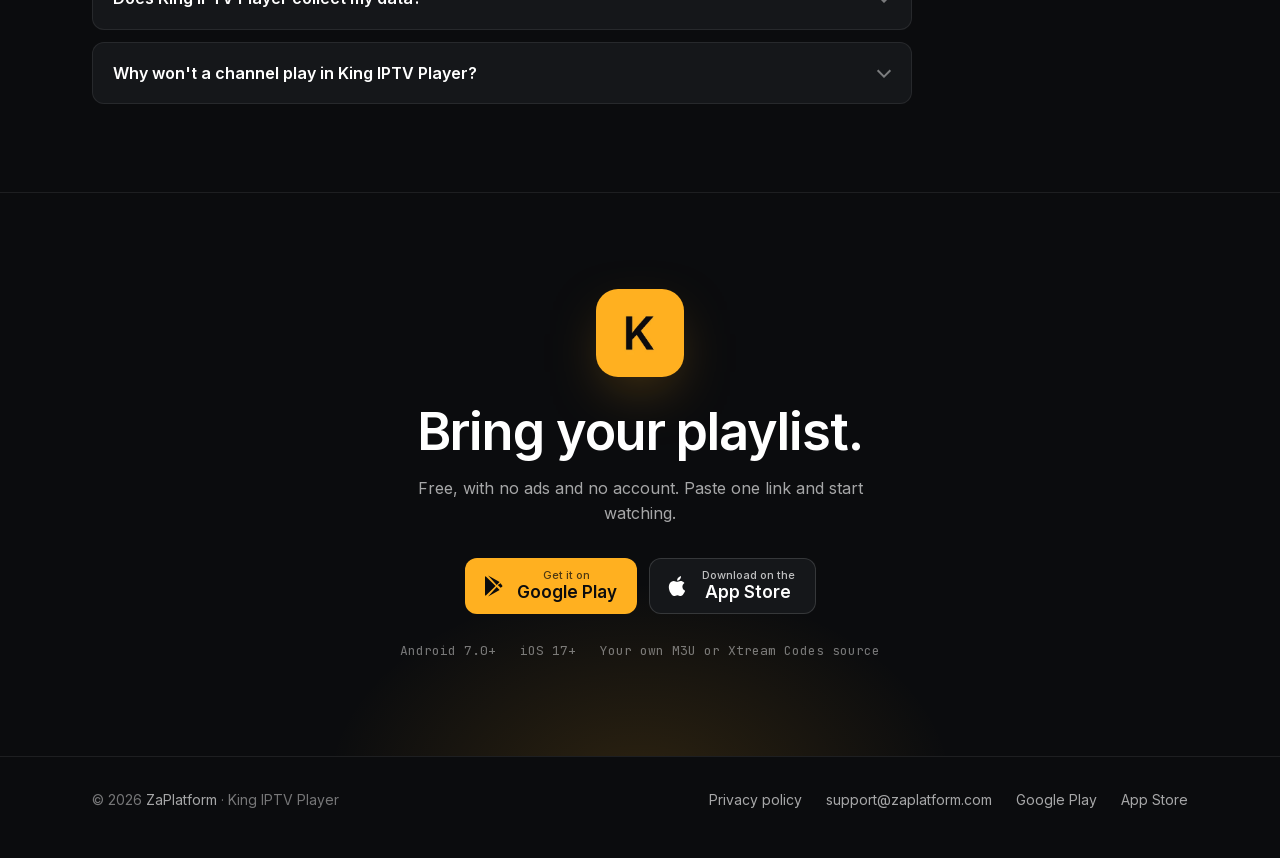
==== commit 8bc5ae42: "SEO/AEO: rebuilt landing, AI-crawler robots.txt, sitemap dates, llms.txt - index.html rebuilt from d" ====
--- a/index.html
+++ b/index.html
@@ -3,8 +3,10 @@
 <head>
 <meta charset="utf-8">
 <meta name="viewport" content="width=device-width, initial-scale=1">
-<title>King IPTV Player: M3U &amp; Xtream Player for Android &amp; iOS</title>
-<meta name="description" content="Free, ad-free IPTV player for Android, iPhone and iPad. Add your own M3U playlist or Xtream Codes login. Live TV, films, series. No channels included.">
+<title>King IPTV Player: M3U &amp; Xtream Codes Player for iPhone &amp; Android</title>
+<meta name="description" content="Free, ad-free IPTV player for iPhone and Android. Play your own M3U playlist or Xtream Codes login: live TV, films and series. Includes no channels.">
+<meta name="robots" content="index, follow, max-image-preview:large, max-snippet:-1">
+<meta name="author" content="ZaPlatform">
 <link rel="canonical" href="https://kingiptv.zaplatform.com/">
 <meta name="theme-color" content="#0B0C0E">
 <meta name="apple-itunes-app" content="app-id=6807144978">
@@ -13,26 +15,52 @@
 
 <meta property="og:type" content="website">
 <meta property="og:site_name" content="King IPTV Player">
-<meta property="og:locale" content="en">
-<meta property="og:title" content="King IPTV Player: M3U &amp; Xtream Codes IPTV player">
-<meta property="og:description" content="A calm, ad-free IPTV player for Android, iPhone and iPad. You supply the playlist; the app plays it well.">
+<meta property="og:locale" content="en_GB">
+<meta property="og:title" content="King IPTV Player: M3U &amp; Xtream Codes player for iPhone &amp; Android">
+<meta property="og:description" content="A free, ad-free IPTV player for iPhone and Android. You bring your own M3U playlist or Xtream Codes login; the app includes no channels.">
 <meta property="og:url" content="https://kingiptv.zaplatform.com/">
 <meta property="og:image" content="https://kingiptv.zaplatform.com/og.png">
+<meta property="og:image:type" content="image/png">
 <meta property="og:image:width" content="1024">
 <meta property="og:image:height" content="500">
-<meta property="og:image:alt" content="King IPTV Player, an IPTV player for Android, iPhone and iPad">
+<meta property="og:image:alt" content="King IPTV Player, an IPTV player for iPhone and Android">
 <meta name="twitter:card" content="summary_large_image">
-
+<meta name="twitter:title" content="King IPTV Player: M3U &amp; Xtream Codes player for iPhone &amp; Android">
+<meta name="twitter:description" content="A free, ad-free IPTV player for iPhone and Android. You bring your own M3U playlist or Xtream Codes login; the app includes no channels.">
+<meta name="twitter:image" content="https://kingiptv.zaplatform.com/og.png">
+<meta name="twitter:image:alt" content="King IPTV Player, an IPTV player for iPhone and Android">
+
+<!-- FAQPage.mainEntity is filled in by build-site.py from the visible FAQ in index.html. -->
 <script type="application/ld+json">
 {
   "@context": "https://schema.org",
   "@graph": [
     {
+      "@type": "WebSite",
+      "@id": "https://kingiptv.zaplatform.com/#website",
+      "url": "https://kingiptv.zaplatform.com/",
+      "name": "King IPTV Player",
+      "inLanguage": "en",
+      "publisher": { "@id": "https://kingiptv.zaplatform.com/#org" }
+    },
+    {
+      "@type": "WebPage",
+      "@id": "https://kingiptv.zaplatform.com/#webpage",
+      "url": "https://kingiptv.zaplatform.com/",
+      "name": "King IPTV Player: M3U & Xtream Codes Player for iPhone & Android",
+      "description": "Free, ad-free IPTV player for iPhone and Android. Play your own M3U playlist or Xtream Codes login: live TV, films and series. Includes no channels.",
+      "inLanguage": "en",
+      "isPartOf": { "@id": "https://kingiptv.zaplatform.com/#website" },
+      "about": [{ "@id": "https://kingiptv.zaplatform.com/#ios" }, { "@id": "https://kingiptv.zaplatform.com/#android" }],
+      "primaryImageOfPage": { "@type": "ImageObject", "url": "https://kingiptv.zaplatform.com/og.png", "width": 1024, "height": 500 },
+      "publisher": { "@id": "https://kingiptv.zaplatform.com/#org" }
+    },
+    {
       "@type": "MobileApplication",
       "@id": "https://kingiptv.zaplatform.com/#android",
       "name": "King IPTV Player",
-      "alternateName": "King IPTV",
-      "description": "An ad-free IPTV player for Android that plays your own M3U / M3U8 playlist or Xtream Codes login, with live TV, an EPG guide, films and series. It hosts and provides no content.",
+      "alternateName": ["King IPTV", "King IPTV Player: M3U & Xtream"],
+      "description": "A free, ad-free IPTV player for Android phones and tablets that plays your own M3U / M3U8 playlist or Xtream Codes login, with live TV, now-and-next from the provider's EPG, films and series. It hosts and provides no channels or content.",
       "applicationCategory": "MultimediaApplication",
       "applicationSubCategory": "IPTV player",
       "operatingSystem": "Android 7.0 or later",
@@ -41,12 +69,12 @@
       "downloadUrl": "https://play.google.com/store/apps/details?id=com.zaplatform.kingiptv",
       "installUrl": "https://play.google.com/store/apps/details?id=com.zaplatform.kingiptv",
       "image": "https://kingiptv.zaplatform.com/icon.png",
-      "screenshot": ["https://kingiptv.zaplatform.com/assets/shots/android/home.webp", "https://kingiptv.zaplatform.com/assets/shots/android/livetv.webp", "https://kingiptv.zaplatform.com/assets/shots/android/categories.webp", "https://kingiptv.zaplatform.com/assets/shots/android/movies.webp"],
+      "screenshot": ["https://kingiptv.zaplatform.com/assets/shots/android/home.webp", "https://kingiptv.zaplatform.com/assets/shots/android/livetv.webp", "https://kingiptv.zaplatform.com/assets/shots/android/categories.webp", "https://kingiptv.zaplatform.com/assets/shots/android/movies.webp", "https://kingiptv.zaplatform.com/assets/shots/android/series.webp", "https://kingiptv.zaplatform.com/assets/shots/android/settings.webp"],
       "featureList": [
         "Xtream Codes API login",
         "M3U and M3U8 playlists by link or file",
         "Multiple playlist sources",
-        "Live TV with now and next from the provider EPG (XMLTV)",
+        "Live TV with now and next from the provider's EPG (Xtream Codes)",
         "Films and series with resume",
         "Category picker with channel counts",
         "Search across the whole playlist",
@@ -56,7 +84,9 @@
         "Automatic fallback from ExoPlayer to libVLC",
         "Stream info panel: resolution, codecs, bitrate, buffer, dropped frames"
       ],
-      "offers": { "@type": "Offer", "price": "0", "priceCurrency": "USD" },
+      "isAccessibleForFree": true,
+      "offers": { "@type": "Offer", "price": "0", "priceCurrency": "USD", "availability": "https://schema.org/InStock" },
+      "author": { "@id": "https://kingiptv.zaplatform.com/#zak" },
       "publisher": { "@id": "https://kingiptv.zaplatform.com/#org" }
     },
     {
@@ -64,7 +94,7 @@
       "@id": "https://kingiptv.zaplatform.com/#ios",
       "name": "King IPTV Player",
       "alternateName": "King IPTV",
-      "description": "An ad-free IPTV player for iPhone and iPad that plays your own M3U / M3U8 playlist or Xtream Codes login, with live TV, an EPG guide, films and series. It hosts and provides no content.",
+      "description": "A free, ad-free IPTV player for iPhone that plays your own M3U / M3U8 playlist or Xtream Codes login, with live TV, now-and-next from the provider's EPG, films and series. It hosts and provides no channels or content.",
       "applicationCategory": "MultimediaApplication",
       "applicationSubCategory": "IPTV player",
       "operatingSystem": "iOS 17.0 or later",
@@ -73,12 +103,12 @@
       "downloadUrl": "https://apps.apple.com/gb/app/king-iptv-player/id6807144978",
       "installUrl": "https://apps.apple.com/gb/app/king-iptv-player/id6807144978",
       "image": "https://kingiptv.zaplatform.com/icon.png",
-      "screenshot": ["https://kingiptv.zaplatform.com/assets/shots/ios/home.webp", "https://kingiptv.zaplatform.com/assets/shots/ios/livetv.webp", "https://kingiptv.zaplatform.com/assets/shots/ios/categories.webp", "https://kingiptv.zaplatform.com/assets/shots/ios/movies.webp"],
+      "screenshot": ["https://kingiptv.zaplatform.com/assets/shots/ios/home.webp", "https://kingiptv.zaplatform.com/assets/shots/ios/livetv.webp", "https://kingiptv.zaplatform.com/assets/shots/ios/categories.webp", "https://kingiptv.zaplatform.com/assets/shots/ios/movies.webp", "https://kingiptv.zaplatform.com/assets/shots/ios/series.webp", "https://kingiptv.zaplatform.com/assets/shots/ios/settings.webp"],
       "featureList": [
         "Xtream Codes API login",
         "M3U and M3U8 playlists by link or file",
         "Multiple playlist sources",
-        "Live TV with now and next from the provider EPG (XMLTV)",
+        "Live TV with now and next from the provider's EPG (Xtream Codes)",
         "Films and series with resume",
         "Category picker with channel counts",
         "Search across the whole playlist",
@@ -88,7 +118,9 @@
         "Automatic fallback from AVFoundation to libVLC",
         "Stream info panel: resolution, codecs, bitrate, buffer, dropped frames"
       ],
-      "offers": { "@type": "Offer", "price": "0", "priceCurrency": "USD" },
+      "isAccessibleForFree": true,
+      "offers": { "@type": "Offer", "price": "0", "priceCurrency": "USD", "availability": "https://schema.org/InStock" },
+      "author": { "@id": "https://kingiptv.zaplatform.com/#zak" },
       "publisher": { "@id": "https://kingiptv.zaplatform.com/#org" }
     },
     {
@@ -96,25 +128,97 @@
       "@id": "https://kingiptv.zaplatform.com/#org",
       "name": "ZaPlatform",
       "url": "https://zaplatform.com/",
-      "email": "support@zaplatform.com"
+      "logo": { "@type": "ImageObject", "url": "https://kingiptv.zaplatform.com/icon.png", "width": 512, "height": 512 },
+      "email": "support@zaplatform.com",
+      "sameAs": ["https://play.google.com/store/apps/developer?id=ZaPlatform"]
+    },
+    {
+      "@type": "Person",
+      "@id": "https://kingiptv.zaplatform.com/#zak",
+      "name": "Mohamed ElZoghbi",
+      "alternateName": "Zak",
+      "worksFor": { "@id": "https://kingiptv.zaplatform.com/#org" },
+      "sameAs": ["https://apps.apple.com/gb/developer/mohamed-elzoghbi/id1796668769"]
     },
     {
       "@type": "FAQPage",
+      "@id": "https://kingiptv.zaplatform.com/#faq",
+      "url": "https://kingiptv.zaplatform.com/#faq",
+      "inLanguage": "en",
+      "isPartOf": { "@id": "https://kingiptv.zaplatform.com/#website" },
       "mainEntity": [
-        { "@type": "Question", "name": "Does King IPTV Player include any channels?",
-          "acceptedAnswer": { "@type": "Answer", "text": "No. King IPTV Player is a player only. It hosts and provides no content, and shows nothing until you add a playlist from your own IPTV provider." } },
-        { "@type": "Question", "name": "What playlist formats does King IPTV Player support?",
-          "acceptedAnswer": { "@type": "Answer", "text": "Xtream Codes logins (server URL, username and password) and M3U or M3U8 playlists, either as a link or as a file. You can keep several sources and switch between them." } },
-        { "@type": "Question", "name": "Does King IPTV Player have a TV guide (EPG)?",
-          "acceptedAnswer": { "@type": "Answer", "text": "Yes. It reads your provider's EPG (XMLTV) and shows what is on now and next for each live channel." } },
-        { "@type": "Question", "name": "Is King IPTV Player free?",
-          "acceptedAnswer": { "@type": "Answer", "text": "Yes. It is free on Google Play and the App Store, with no ads, no subscription and no in-app purchases." } },
-        { "@type": "Question", "name": "Which devices does King IPTV Player run on?",
-          "acceptedAnswer": { "@type": "Answer", "text": "Android phones and tablets running Android 7.0 or later, and iPhones and iPads running iOS 17 or later." } },
-        { "@type": "Question", "name": "Does King IPTV Player collect my data?",
-          "acceptedAnswer": { "@type": "Answer", "text": "No. Your provider password is encrypted on the device, with an Android keystore key or the iOS keychain, and is sent only to the server you entered. There is no account, no analytics, no tracking and no server of ours." } },
-        { "@type": "Question", "name": "Why won't a channel play in King IPTV Player?",
-          "acceptedAnswer": { "@type": "Answer", "text": "The app first tries the system player (ExoPlayer on Android, AVFoundation on iOS) and switches to libVLC automatically if a stream fails. If it still won't play, open Stream info in the player: it shows what the server actually sent, which usually tells you whether the problem is the app, your network or the provider." } }
+        {
+          "@type": "Question",
+          "name": "What is King IPTV Player?",
+          "acceptedAnswer": {
+            "@type": "Answer",
+            "text": "King IPTV Player is a free, ad-free IPTV player for iPhone and Android, made by ZaPlatform. You add your own M3U or M3U8 playlist or Xtream Codes login, and it organises live TV, films and series into one app you can browse and search. It provides no channels or content of its own."
+          }
+        },
+        {
+          "@type": "Question",
+          "name": "Does King IPTV Player provide any channels?",
+          "acceptedAnswer": {
+            "@type": "Answer",
+            "text": "No. King IPTV Player is a player only. It hosts, sells and provides no channels, playlists or other content, and it shows nothing until you add a playlist from an IPTV provider you already use. It is not affiliated with any provider and does not recommend one. Only add playlists you have the right to watch."
+          }
+        },
+        {
+          "@type": "Question",
+          "name": "What playlist formats does King IPTV Player support?",
+          "acceptedAnswer": {
+            "@type": "Answer",
+            "text": "King IPTV Player supports Xtream Codes logins (server URL, username and password) and M3U or M3U8 playlists, added either as a link or as a file. You can keep several sources side by side and switch between them. It plays the common IPTV stream formats, including HLS and MPEG-TS."
+          }
+        },
+        {
+          "@type": "Question",
+          "name": "How do I add my playlist to King IPTV Player?",
+          "acceptedAnswer": {
+            "@type": "Answer",
+            "text": "Open King IPTV Player, choose Xtream Codes or M3U as the source type, then enter the server URL, username and password, or paste an M3U link or pick a playlist file. The app loads your channels, films and series and sorts them by category. Your IPTV provider gives you these details; the app does not."
+          }
+        },
+        {
+          "@type": "Question",
+          "name": "Does King IPTV Player have a TV guide (EPG)?",
+          "acceptedAnswer": {
+            "@type": "Answer",
+            "text": "Yes. With an Xtream Codes login, King IPTV Player reads your provider's electronic programme guide (EPG) and shows what is on now and next for each live channel, both in the channel list and in the player. If your provider sends no guide data, the channels still play; only the programme line stays empty."
+          }
+        },
+        {
+          "@type": "Question",
+          "name": "Is King IPTV Player free?",
+          "acceptedAnswer": {
+            "@type": "Answer",
+            "text": "Yes. King IPTV Player is free on Google Play and the App Store, with no ads, no subscription, no trial and no in-app purchases. You only need your own IPTV subscription or M3U playlist, which comes from a provider, not from us. The app does not sell or resell any IPTV service."
+          }
+        },
+        {
+          "@type": "Question",
+          "name": "Which devices does King IPTV Player run on?",
+          "acceptedAnswer": {
+            "@type": "Answer",
+            "text": "King IPTV Player runs on Android phones and tablets with Android 7.0 or later, and on iPhone with iOS 17 or later. The iPhone app can also be installed on an iPad. There is no version for Android TV, Apple TV or Chromecast, so it plays on the phone or tablet itself."
+          }
+        },
+        {
+          "@type": "Question",
+          "name": "Does King IPTV Player collect my data?",
+          "acceptedAnswer": {
+            "@type": "Answer",
+            "text": "King IPTV Player collects only anonymous usage statistics through Firebase Analytics: which screens are opened and whether a stream played. Never your logins, links or channel names. Your provider password is encrypted on the device and sent only to the server you entered. There is no account, no advertising ID and no server of ours. See the privacy policy."
+          }
+        },
+        {
+          "@type": "Question",
+          "name": "Why won't a channel play in King IPTV Player?",
+          "acceptedAnswer": {
+            "@type": "Answer",
+            "text": "King IPTV Player first tries the phone's own player (AVFoundation on iPhone, ExoPlayer on Android) and switches to libVLC automatically if a stream fails. If a channel still won't play, open Stream info in the player: it shows what the server actually sent, which usually tells you whether the problem is the app, your network or the provider."
+          }
+        }
       ]
     }
   ]
@@ -247,6 +351,10 @@
 }
 .hero h1 { font-size: clamp(40px, 7vw, 68px); line-height: 1.02; letter-spacing: -.035em; }
 .hero h1 em { font-style: normal; color: var(--accent); }
+.hero h1 .kicker {
+  display: block; margin-bottom: 18px; font: 500 13px/1.4 var(--mono); letter-spacing: .06em;
+  text-transform: uppercase; color: var(--text-3);
+}
 .hero .lead { margin-top: 20px; max-width: 34em; font-size: 18px; color: var(--text-2); }
 .hero .ctas { display: flex; flex-wrap: wrap; gap: 12px; margin-top: 32px; }
 .hero .fine { margin-top: 16px; font-size: 13px; color: var(--text-3); }
@@ -359,6 +467,7 @@
   font-weight: 600; min-height: 44px;
 }
 .faq summary::-webkit-details-marker { display: none; }
+.faq summary h3 { display: inline; font: inherit; letter-spacing: inherit; }
 .faq summary::after {
   content: ""; position: absolute; right: 22px; top: 50%; width: 10px; height: 10px; margin-top: -7px;
   border-right: 2px solid var(--text-3); border-bottom: 2px solid var(--text-3); transform: rotate(45deg);
@@ -435,7 +544,7 @@
           <span class="chip">No ads</span>
           <span class="chip">No account</span>
         </div>
-        <h1>Your playlist.<br><em>A player that gets out of the way.</em></h1>
+        <h1><span class="kicker">IPTV player for iPhone &amp; Android · M3U &amp; Xtream Codes</span>Your playlist.<br><em>A player that gets out of the way.</em></h1>
         <p class="lead">
           Paste an M3U link or your Xtream Codes login and King IPTV Player sorts
           thousands of channels, films and series into something you can actually browse.
@@ -457,7 +566,7 @@
       <div class="duo">
         <figure>
           <div class="device">
-            <img src="assets/shots/ios/home.webp" width="720" height="1565"
+            <img src="assets/shots/ios/home.webp" width="720" height="1565" fetchpriority="high"
                  alt="King IPTV Player on iPhone: the Home screen with rows of live channels grouped into News, Sport and Movies.">
           </div>
           <figcaption class="device-label">iPhone</figcaption>
@@ -507,27 +616,27 @@
 
       <div class="strip" id="strip" role="tabpanel" tabindex="0" aria-label="App screenshots">
         <figure class="shot">
-          <div class="device" data-frame><img data-shot="home" src="assets/shots/ios/home.webp" width="720" height="1565" loading="lazy" alt="Home: live channels in horizontal rows by category."></div>
+          <div class="device" data-frame><img data-shot="home" src="assets/shots/ios/home.webp" width="720" height="1565" loading="lazy" decoding="async" alt="Home: live channels in horizontal rows by category."></div>
           <figcaption><span class="n">01</span><h3>Home</h3><p>Your playlist as rows by category: News, Sport, Movies, Kids.</p></figcaption>
         </figure>
         <figure class="shot">
-          <div class="device" data-frame><img data-shot="livetv" src="assets/shots/ios/livetv.webp" width="720" height="1565" loading="lazy" alt="Live TV: a searchable channel list with favourite stars."></div>
+          <div class="device" data-frame><img data-shot="livetv" src="assets/shots/ios/livetv.webp" width="720" height="1565" loading="lazy" decoding="async" alt="Live TV: a searchable channel list with favourite stars."></div>
           <figcaption><span class="n">02</span><h3>Live TV</h3><p>Search as you type, star favourites, keep provider prefixes readable.</p></figcaption>
         </figure>
         <figure class="shot">
-          <div class="device" data-frame><img data-shot="categories" src="assets/shots/ios/categories.webp" width="720" height="1565" loading="lazy" alt="Categories: a filterable list of every category with channel counts."></div>
+          <div class="device" data-frame><img data-shot="categories" src="assets/shots/ios/categories.webp" width="720" height="1565" loading="lazy" decoding="async" alt="Categories: a filterable list of every category with channel counts."></div>
           <figcaption><span class="n">03</span><h3>Categories</h3><p>Hundreds of groups, filterable, and no name is ever cut off.</p></figcaption>
         </figure>
         <figure class="shot">
-          <div class="device" data-frame><img data-shot="movies" src="assets/shots/ios/movies.webp" width="720" height="1565" loading="lazy" alt="Movies: a poster grid with search and categories."></div>
+          <div class="device" data-frame><img data-shot="movies" src="assets/shots/ios/movies.webp" width="720" height="1565" loading="lazy" decoding="async" alt="Movies: a poster grid with search and categories."></div>
           <figcaption><span class="n">04</span><h3>Movies</h3><p>Your provider's film library as a poster grid, with plot and cast.</p></figcaption>
         </figure>
         <figure class="shot">
-          <div class="device" data-frame><img data-shot="series" src="assets/shots/ios/series.webp" width="720" height="1565" loading="lazy" alt="Series: a poster grid of shows with genre labels."></div>
+          <div class="device" data-frame><img data-shot="series" src="assets/shots/ios/series.webp" width="720" height="1565" loading="lazy" decoding="async" alt="Series: a poster grid of shows with genre labels."></div>
           <figcaption><span class="n">05</span><h3>Series</h3><p>Shows laid out by season and episode, from the same playlist.</p></figcaption>
         </figure>
         <figure class="shot">
-          <div class="device" data-frame><img data-shot="settings" src="assets/shots/ios/settings.webp" width="720" height="1565" loading="lazy" alt="Settings: source, server, catalogue counts and a Refresh now action."></div>
+          <div class="device" data-frame><img data-shot="settings" src="assets/shots/ios/settings.webp" width="720" height="1565" loading="lazy" decoding="async" alt="Settings: source, server, catalogue counts and a Refresh now action."></div>
           <figcaption><span class="n">06</span><h3>Settings</h3><p>What was loaded and when, several sources, refresh in one tap.</p></figcaption>
         </figure>
       </div>
@@ -553,11 +662,11 @@
         </div>
         <div class="pair">
         <figure style="margin:0">
-          <div class="device"><img src="assets/shots/ios/livetv.webp" width="720" height="1565" loading="lazy" alt="Live TV on iPhone."></div>
+          <div class="device"><img src="assets/shots/ios/livetv.webp" width="720" height="1565" loading="lazy" decoding="async" alt="King IPTV Player Live TV screen on iPhone: channel list with search and favourites."></div>
           <figcaption class="device-label">Live TV · iPhone</figcaption>
         </figure>
         <figure style="margin:0">
-          <div class="device android"><img src="assets/shots/android/livetv.webp" width="720" height="1606" loading="lazy" alt="Live TV on Android."></div>
+          <div class="device android"><img src="assets/shots/android/livetv.webp" width="720" height="1606" loading="lazy" decoding="async" alt="King IPTV Player Live TV screen on Android: channel list with search and favourites."></div>
           <figcaption class="device-label">Live TV · Android</figcaption>
         </figure>
         </div>
@@ -586,7 +695,7 @@
         <article class="feature">
           <span class="ic"><svg aria-hidden="true"><use href="#i-tv"/></svg></span>
           <h3>Live TV with a guide</h3>
-          <p>Reads your provider's EPG (XMLTV) to show what's on now and next for every channel.</p>
+          <p>With an Xtream Codes login, your provider's EPG shows what's on now and next for every live channel.</p>
         </article>
         <article class="feature">
           <span class="ic"><svg aria-hidden="true"><use href="#i-film"/></svg></span>
@@ -618,7 +727,7 @@
            is the app, your network or the provider.</p>
       </div>
       <div>
-        <div class="panel" aria-label="Example of the Stream info panel">
+        <div class="panel" role="group" aria-label="Example of the Stream info panel">
           <div class="top"><b>Stream info</b><span class="live">LIVE</span></div>
           <div class="row"><span class="k">Resolution</span><span class="v">1920 × 1080</span></div>
           <div class="row"><span class="k">Video</span><span class="v">H.264 · 50 fps</span></div>
@@ -642,38 +751,64 @@
       </div>
       <div class="faq">
         <details open>
-          <summary>Does King IPTV Player include any channels?</summary>
-          <p>No. It is a player only. It hosts and provides no content, and shows nothing until
-             you add a playlist from your own IPTV provider.</p>
+          <summary><h3>What is King IPTV Player?</h3></summary>
+          <p>King IPTV Player is a free, ad-free IPTV player for iPhone and Android, made by ZaPlatform. You
+             add your own M3U or M3U8 playlist or Xtream Codes login, and it organises live TV, films and
+             series into one app you can browse and search. It provides no channels or content of its own.</p>
         </details>
         <details>
-          <summary>What playlist formats does it support?</summary>
-          <p>Xtream Codes logins (server URL, username and password) and M3U or M3U8 playlists,
-             either as a link or as a file. You can keep several sources and switch between them.</p>
+          <summary><h3>Does King IPTV Player provide any channels?</h3></summary>
+          <p>No. King IPTV Player is a player only. It hosts, sells and provides no channels, playlists or
+             other content, and it shows nothing until you add a playlist from an IPTV provider you already
+             use. It is not affiliated with any provider and does not recommend one. Only add playlists you
+             have the right to watch.</p>
         </details>
         <details>
-          <summary>Does it have a TV guide (EPG)?</summary>
-          <p>Yes. It reads your provider's EPG (XMLTV) and shows what is on now and next for each live channel.</p>
+          <summary><h3>What playlist formats does King IPTV Player support?</h3></summary>
+          <p>King IPTV Player supports Xtream Codes logins (server URL, username and password) and M3U or
+             M3U8 playlists, added either as a link or as a file. You can keep several sources side by side
+             and switch between them. It plays the common IPTV stream formats, including HLS and MPEG-TS.</p>
         </details>
         <details>
-          <summary>Is it free?</summary>
-          <p>Yes. It is free on Google Play and the App Store, with no ads, no subscription and no in-app purchases.</p>
+          <summary><h3>How do I add my playlist to King IPTV Player?</h3></summary>
+          <p>Open King IPTV Player, choose Xtream Codes or M3U as the source type, then enter the server URL,
+             username and password, or paste an M3U link or pick a playlist file. The app loads your
+             channels, films and series and sorts them by category. Your IPTV provider gives you these
+             details; the app does not.</p>
         </details>
         <details>
-          <summary>Which devices does it run on?</summary>
-          <p>Android phones and tablets running Android 7.0 or later, and iPhones and iPads
-             running iOS 17 or later.</p>
+          <summary><h3>Does King IPTV Player have a TV guide (EPG)?</h3></summary>
+          <p>Yes. With an Xtream Codes login, King IPTV Player reads your provider's electronic programme
+             guide (EPG) and shows what is on now and next for each live channel, both in the channel list
+             and in the player. If your provider sends no guide data, the channels still play; only the
+             programme line stays empty.</p>
         </details>
         <details>
-          <summary>Does it collect my data?</summary>
-          <p>No. Your provider password is encrypted on the device and sent only to the server you
-             entered. There is no account and no server of ours. See the <a href="privacy/">privacy policy</a>.</p>
+          <summary><h3>Is King IPTV Player free?</h3></summary>
+          <p>Yes. King IPTV Player is free on Google Play and the App Store, with no ads, no subscription, no
+             trial and no in-app purchases. You only need your own IPTV subscription or M3U playlist, which
+             comes from a provider, not from us. The app does not sell or resell any IPTV service.</p>
         </details>
         <details>
-          <summary>Why won't a channel play?</summary>
-          <p>The app tries the platform player first and switches to libVLC automatically if a stream
-             fails. If it still won't play, open <strong>Stream info</strong> in the player to see what
-             the server actually sent.</p>
+          <summary><h3>Which devices does King IPTV Player run on?</h3></summary>
+          <p>King IPTV Player runs on Android phones and tablets with Android 7.0 or later, and on iPhone
+             with iOS 17 or later. The iPhone app can also be installed on an iPad. There is no version for
+             Android TV, Apple TV or Chromecast, so it plays on the phone or tablet itself.</p>
+        </details>
+        <details>
+          <summary><h3>Does King IPTV Player collect my data?</h3></summary>
+          <p>King IPTV Player collects only anonymous usage statistics through Firebase Analytics: which
+             screens are opened and whether a stream played. Never your logins, links or channel names. Your
+             provider password is encrypted on the device and sent only to the server you entered. There is
+             no account, no advertising ID and no server of ours. See the <a href="privacy/">privacy
+             policy</a>.</p>
+        </details>
+        <details>
+          <summary><h3>Why won't a channel play in King IPTV Player?</h3></summary>
+          <p>King IPTV Player first tries the phone's own player (AVFoundation on iPhone, ExoPlayer on
+             Android) and switches to libVLC automatically if a stream fails. If a channel still won't play,
+             open <strong>Stream info</strong> in the player: it shows what the server actually sent, which
+             usually tells you whether the problem is the app, your network or the provider.</p>
         </details>
       </div>
     </div>
@@ -682,7 +817,7 @@
   <!-- Final CTA -->
   <section class="final" id="download" aria-labelledby="final-h">
     <div class="wrap">
-      <img class="icon" src="assets/icon.webp" alt="" width="88" height="88" loading="lazy">
+      <img class="icon" src="assets/icon.webp" alt="" width="88" height="88" loading="lazy" decoding="async">
       <h2 id="final-h">Bring your playlist.</h2>
       <p>Free, with no ads and no account. Paste one link and start watching.</p>
       <div class="ctas">
@@ -704,7 +839,7 @@
 
 <footer>
   <div class="wrap">
-    <span>© 2026 ZaPlatform · King IPTV Player</span>
+    <span>© 2026 <a href="https://zaplatform.com/">ZaPlatform</a> · King IPTV Player</span>
     <nav aria-label="Footer">
       <a href="privacy/">Privacy policy</a>
       <a href="mailto:support@zaplatform.com">support@zaplatform.com</a>
